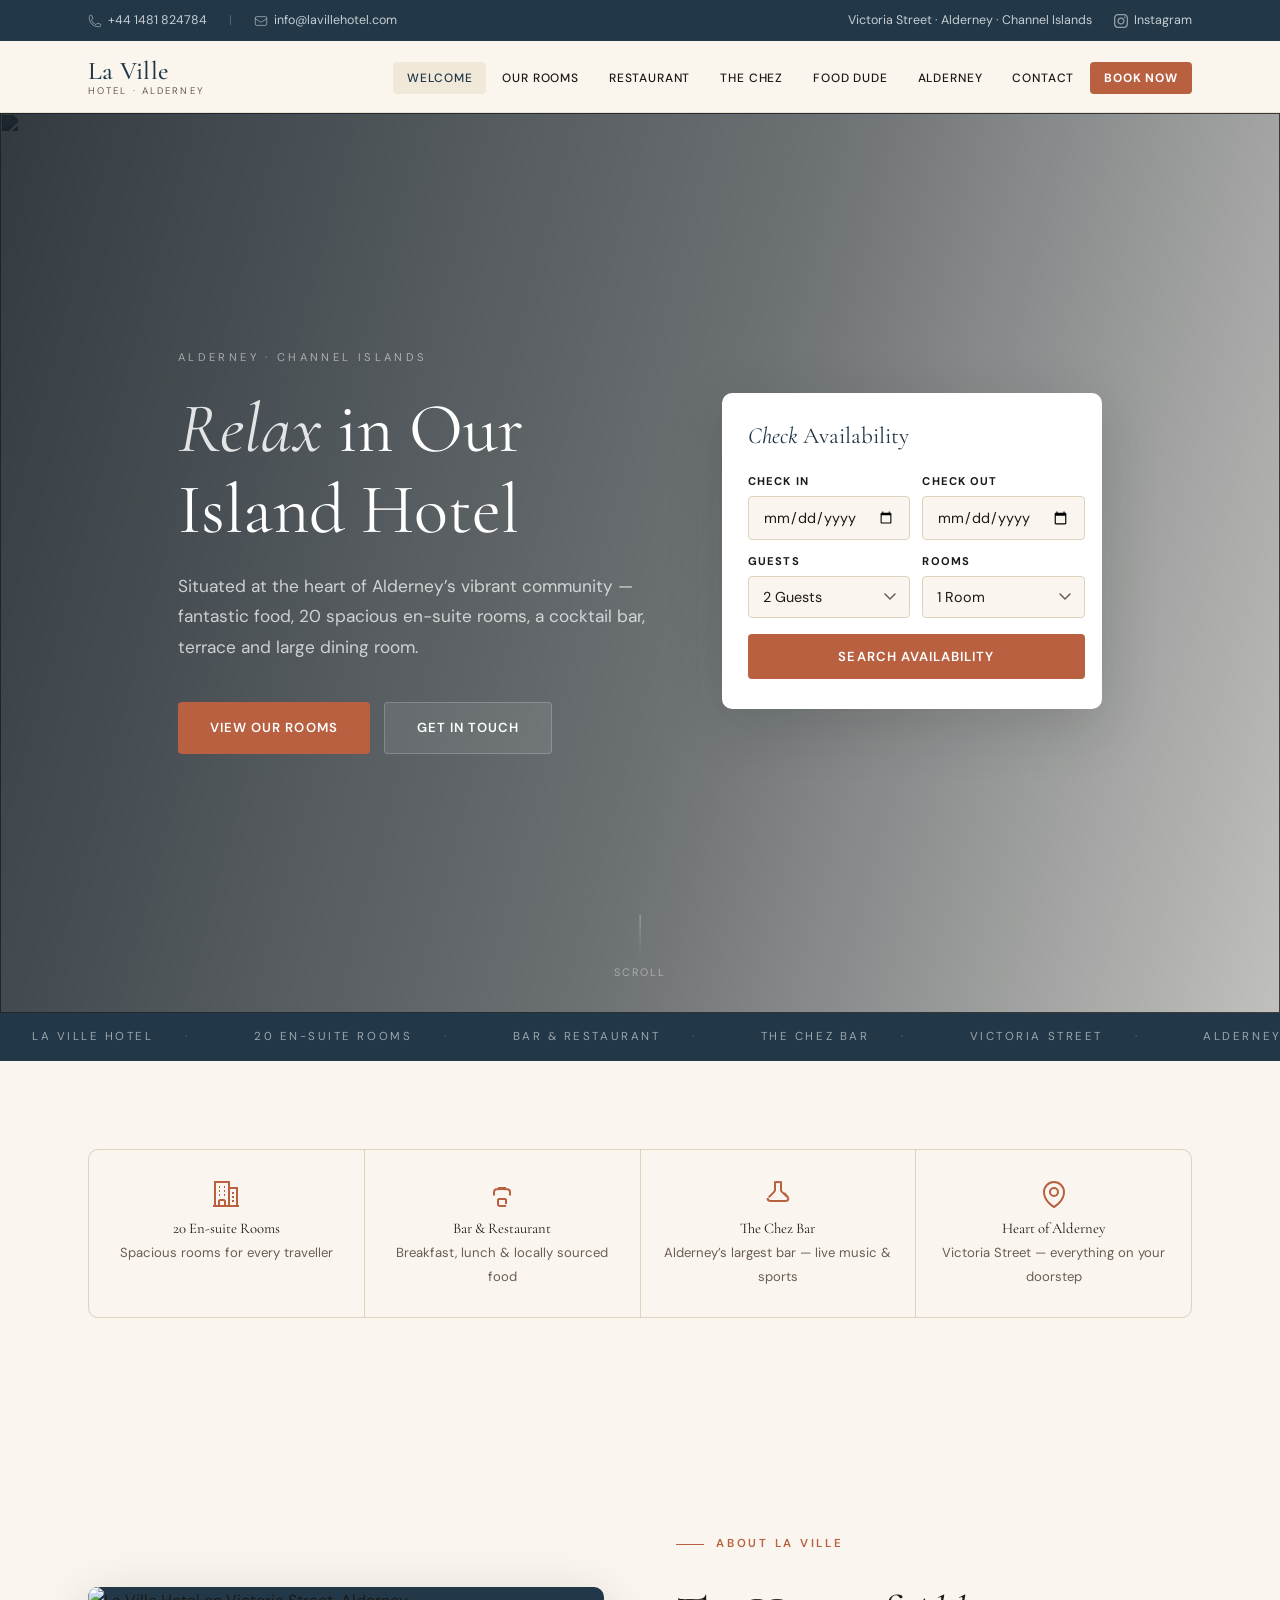
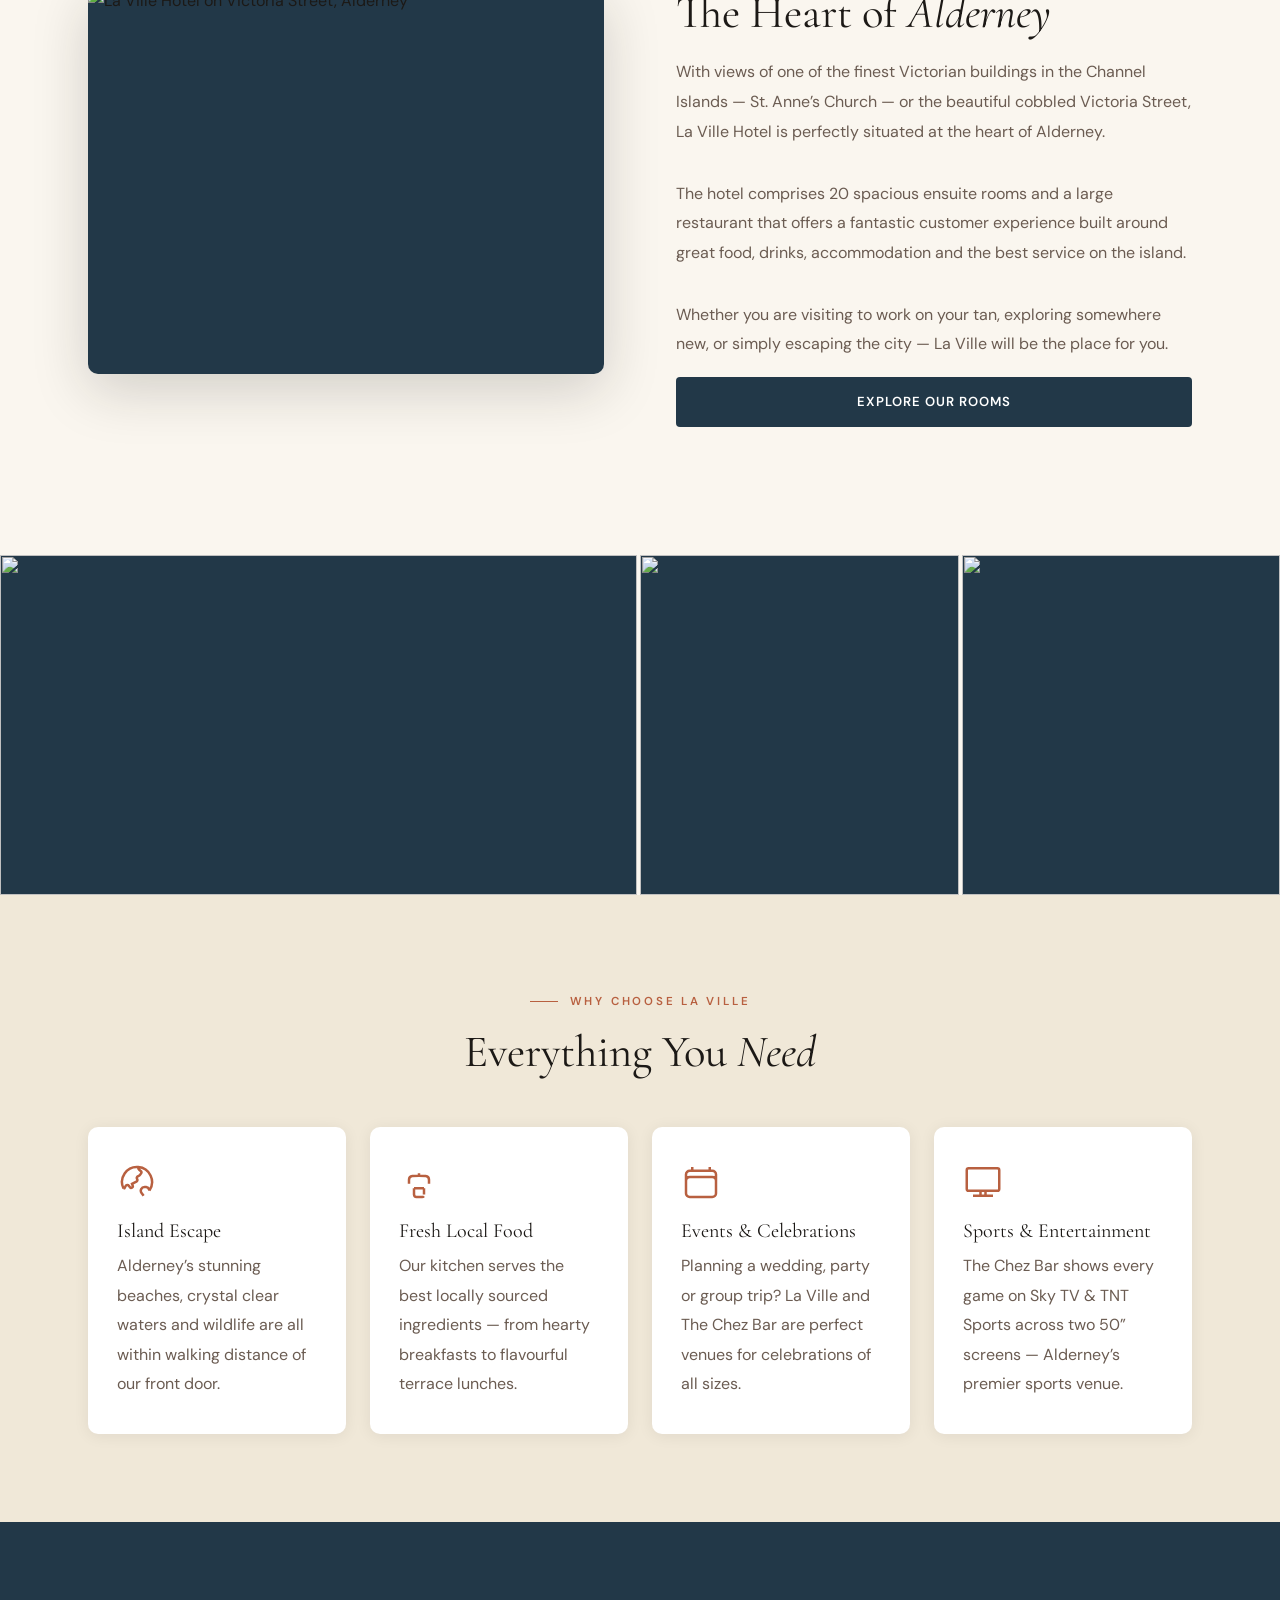
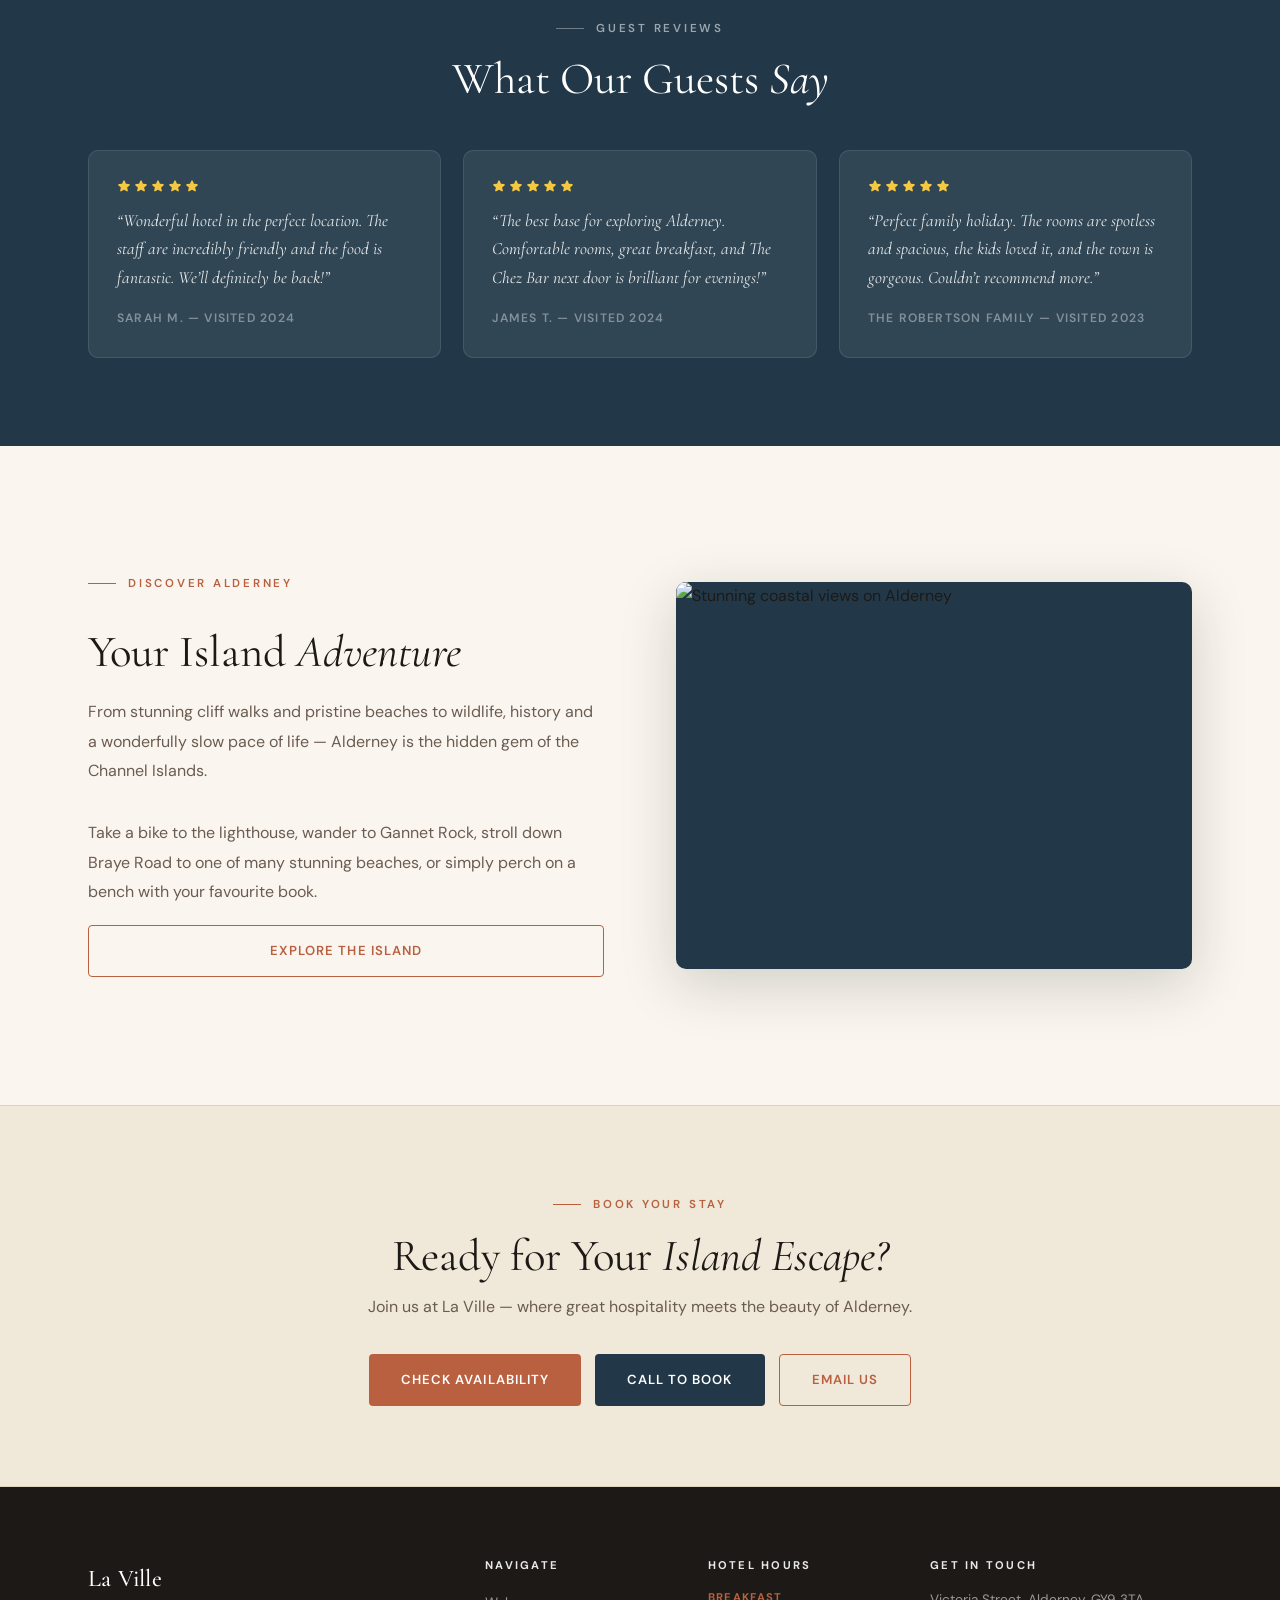
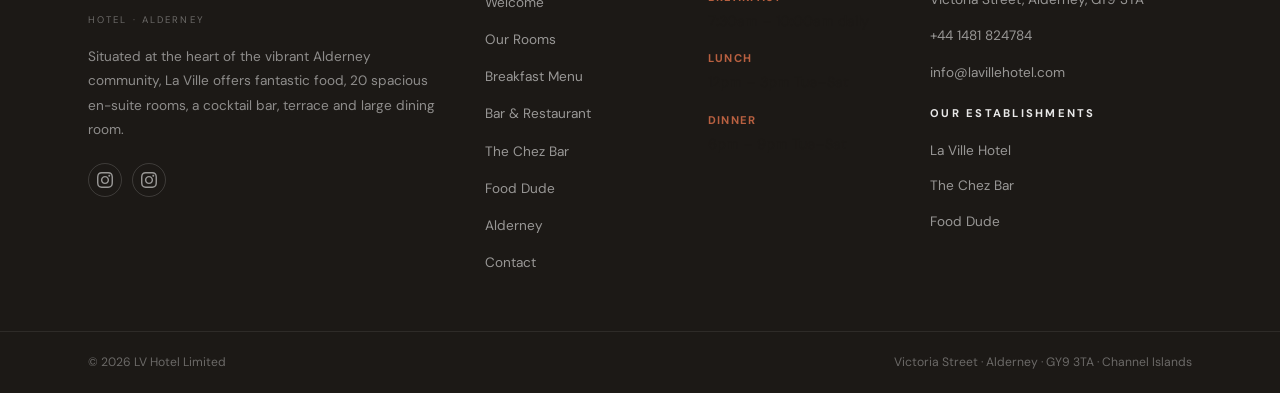
==== index.html @ 03877f49 "Add full site including css and js folders" ====
﻿<!DOCTYPE html>
<html lang="en">
<head>
  <meta charset="UTF-8">
  <meta name="viewport" content="width=device-width, initial-scale=1.0">
  <meta name="description" content="La Ville Hotel Alderney — 20 spacious en-suite rooms, bar and restaurant, The Chez Bar. Situated at the heart of Victoria Street, Channel Islands.">
  <title>La Ville Hotel – Alderney | Welcome</title>
  <link rel="preconnect" href="https://fonts.googleapis.com">
  <link rel="preconnect" href="https://fonts.gstatic.com" crossorigin>
  <link rel="icon" href="data:image/svg+xml,<svg xmlns='http://www.w3.org/2000/svg' viewBox='0 0 32 32'><rect width='32' height='32' rx='6' fill='%23223848'/><text x='6' y='24' font-size='20' font-family='Georgia,serif' fill='%23b86040'>L</text></svg>">
    <link rel="stylesheet" href="https://fonts.googleapis.com/css2?family=Cormorant+Garamond:ital,wght@0,300;0,400;0,500;0,600;1,300;1,400;1,500&family=DM+Sans:opsz,wght@9..40,300;9..40,400;9..40,500;9..40,600&display=swap">
  <link rel="stylesheet" href="css/style.css">
</head>
<body>

<div class="top-bar">
  <div class="container">
    <div class="top-bar__group">
      <a href="tel:+441481824784">
        <svg class="top-bar__icon" viewBox="0 0 24 24" fill="none" stroke="currentColor" stroke-width="1.5"><path d="M2.25 6.75c0 8.284 6.716 15 15 15h2.25a2.25 2.25 0 002.25-2.25v-1.372c0-.516-.351-.966-.852-1.091l-4.423-1.106c-.44-.11-.902.055-1.173.417l-.97 1.293c-.282.376-.769.542-1.21.38a12.035 12.035 0 01-7.143-7.143c-.162-.441.004-.928.38-1.21l1.293-.97c.363-.271.527-.734.417-1.173L6.963 3.102a1.125 1.125 0 00-1.091-.852H4.5A2.25 2.25 0 002.25 4.5v2.25z"/></svg>
        +44 1481 824784
      </a>
      <span class="top-bar__sep">|</span>
      <a href="mailto:info@lavillehotel.com">
        <svg class="top-bar__icon" viewBox="0 0 24 24" fill="none" stroke="currentColor" stroke-width="1.5"><path d="M21.75 6.75v10.5a2.25 2.25 0 01-2.25 2.25h-15a2.25 2.25 0 01-2.25-2.25V6.75m19.5 0A2.25 2.25 0 0019.5 4.5h-15a2.25 2.25 0 00-2.25 2.25m19.5 0v.243a2.25 2.25 0 01-1.07 1.916l-7.5 4.615a2.25 2.25 0 01-2.36 0L3.32 8.91a2.25 2.25 0 01-1.07-1.916V6.75"/></svg>
        info@lavillehotel.com
      </a>
    </div>
    <div class="top-bar__group">
      <span>Victoria Street &middot; Alderney &middot; Channel Islands</span>
      <a href="https://www.instagram.com/laville_hotel/" target="_blank" rel="noopener">
        <svg class="top-bar__icon" viewBox="0 0 24 24" fill="currentColor"><path d="M12 2.163c3.204 0 3.584.012 4.85.07 3.252.148 4.771 1.691 4.919 4.919.058 1.265.069 1.645.069 4.849 0 3.205-.012 3.584-.069 4.849-.149 3.225-1.664 4.771-4.919 4.919-1.266.058-1.644.07-4.85.07-3.204 0-3.584-.012-4.849-.07-3.26-.149-4.771-1.699-4.919-4.92-.058-1.265-.07-1.644-.07-4.849 0-3.204.013-3.583.07-4.849.149-3.227 1.664-4.771 4.919-4.919 1.266-.057 1.645-.069 4.849-.069zm0-2.163c-3.259 0-3.667.014-4.947.072-4.358.2-6.78 2.618-6.98 6.98-.059 1.281-.073 1.689-.073 4.948 0 3.259.014 3.668.072 4.948.2 4.358 2.618 6.78 6.98 6.98 1.281.058 1.689.072 4.948.072 3.259 0 3.668-.014 4.948-.072 4.354-.2 6.782-2.618 6.979-6.98.059-1.28.073-1.689.073-4.948 0-3.259-.014-3.667-.072-4.947-.196-4.354-2.617-6.78-6.979-6.98-1.281-.059-1.69-.073-4.949-.073zm0 5.838c-3.403 0-6.162 2.759-6.162 6.162s2.759 6.163 6.162 6.163 6.162-2.759 6.162-6.163c0-3.403-2.759-6.162-6.162-6.162zm0 10.162c-2.209 0-4-1.79-4-4 0-2.209 1.791-4 4-4s4 1.791 4 4c0 2.21-1.791 4-4 4zm6.406-11.845c-.796 0-1.441.645-1.441 1.44s.645 1.44 1.441 1.44c.795 0 1.439-.645 1.439-1.44s-.644-1.44-1.439-1.44z"/></svg>
        Instagram
      </a>
    </div>
  </div>
</div>

<nav class="navbar" id="navbar">
  <div class="container">
    <a href="index.html" class="logo" aria-label="La Ville Hotel">
      <span class="logo__name">La Ville</span>
      <span class="logo__tag">Hotel &middot; Alderney</span>
    </a>
    <button class="nav-toggle" id="nav-toggle" aria-label="Toggle navigation" aria-expanded="false">
      <span></span><span></span><span></span>
    </button>
    <ul class="nav-list" id="nav-list">
      <li><a href="index.html">Welcome</a></li>
      <li><a href="rooms.html">Our Rooms</a></li>
      <li><a href="restaurant.html">Restaurant</a></li>
      <li><a href="chez-bar.html">The Chez</a></li>
      <li><a href="food-dude.html">Food Dude</a></li>
      <li><a href="alderney.html">Alderney</a></li>
      <li><a href="contact.html">Contact</a></li>
      <li><a href="rooms.html" class="nav-cta">Book Now</a></li>
    </ul>
  </div>
</nav>

<section class="hero">
  <div class="hero__bg" id="hero-bg">
    <img src="https://picsum.photos/seed/coastal-alderney/1920/1080" alt="" aria-hidden="true">
  </div>
  <div class="hero__overlay"></div>
  <div class="container">
    <div>
      <span class="hero__kicker">Alderney &middot; Channel Islands</span>
      <h1><em>Relax</em> in Our<br>Island Hotel</h1>
      <p class="hero__sub">Situated at the heart of Alderney&rsquo;s vibrant community &mdash; fantastic food, 20 spacious en-suite rooms, a cocktail bar, terrace and large dining room.</p>
      <div class="hero__btns">
        <a href="rooms.html" class="btn btn-primary">View Our Rooms</a>
        <a href="contact.html" class="btn btn-ghost">Get in Touch</a>
      </div>
    </div>
    <div class="hero__bw">
      <div class="bw">
        <h3><em>Check</em> Availability</h3>
        <div class="form-grid">
          <div class="form-row">
            <div class="fg"><label for="hw-ci">Check In</label><input type="date" id="hw-ci"></div>
            <div class="fg"><label for="hw-co">Check Out</label><input type="date" id="hw-co"></div>
          </div>
          <div class="form-row">
            <div class="fg">
              <label for="hw-g">Guests</label>
              <select id="hw-g">
                <option value="1">1 Guest</option>
                <option value="2" selected>2 Guests</option>
                <option value="3">3 Guests</option>
                <option value="4">4 Guests</option>
                <option value="5">5 Guests</option>
                <option value="6">6 Guests</option>
                <option value="7">7 Guests</option>
                <option value="8">8 Guests</option>
              </select>
            </div>
            <div class="fg">
              <label for="hw-r">Rooms</label>
              <select id="hw-r">
                <option value="1" selected>1 Room</option>
                <option value="2">2 Rooms</option>
                <option value="3">3 Rooms</option>
                <option value="4">4 Rooms</option>
                <option value="5">5 Rooms</option>
              </select>
            </div>
          </div>
          <button class="btn btn-primary" id="hw-btn">Search Availability</button>
          <div class="avail-results" id="hw-res"></div>
        </div>
      </div>
    </div>
  </div>
  <div class="hero__scroll" aria-hidden="true">
    <div class="hero__scroll-line"></div>
    <span>Scroll</span>
  </div>
</section>

<div class="marquee-wrap" aria-hidden="true">
  <div class="marquee-inner">
    <span class="marquee-item">La Ville Hotel</span>
    <span class="marquee-item">20 En-suite Rooms</span>
    <span class="marquee-item">Bar &amp; Restaurant</span>
    <span class="marquee-item">The Chez Bar</span>
    <span class="marquee-item">Victoria Street</span>
    <span class="marquee-item">Alderney</span>
    <span class="marquee-item">Channel Islands</span>
    <span class="marquee-item">La Ville Hotel</span>
    <span class="marquee-item">20 En-suite Rooms</span>
    <span class="marquee-item">Bar &amp; Restaurant</span>
    <span class="marquee-item">The Chez Bar</span>
    <span class="marquee-item">Victoria Street</span>
    <span class="marquee-item">Alderney</span>
    <span class="marquee-item">Channel Islands</span>
  </div>
</div>

<section class="section" style="background:var(--cream)">
  <div class="container">
    <div class="quick-facts reveal">
      <div class="quick-fact">
        <div class="quick-fact__icon">
          <svg viewBox="0 0 24 24" fill="none" stroke="currentColor" stroke-width="1.5"><path d="M2.25 21h19.5m-18-18v18m10.5-18v18m6-13.5V21M6.75 6.75h.75m-.75 3h.75m-.75 3h.75m3-6h.75m-.75 3h.75m-.75 3h.75M6.75 21v-3.375c0-.621.504-1.125 1.125-1.125h2.25c.621 0 1.125.504 1.125 1.125V21M3 3h12m-.75 4.5H21m-3.75 3.75h.008v.008h-.008v-.008zm0 3h.008v.008h-.008v-.008zm0 3h.008v.008h-.008v-.008z"/></svg>
        </div>
        <h4>20 En-suite Rooms</h4>
        <p>Spacious rooms for every traveller</p>
      </div>
      <div class="quick-fact">
        <div class="quick-fact__icon">
          <svg viewBox="0 0 24 24" fill="none" stroke="currentColor" stroke-width="1.5"><path d="M12 8.25v-1.5m0 1.5c-1.355 0-2.697.056-4.024.166C6.845 8.51 6 9.473 6 10.608v2.513m6-4.871c1.355 0 2.697.056 4.024.166C17.155 8.51 18 9.473 18 10.608v2.513M15 20.488l-.023.032A1.5 1.5 0 0113.5 21h-3a1.5 1.5 0 01-1.477-1.48l-.023-.032m6 0v-3.75m-6 3.75v-3.75m6 0H9m6-8.25H9"/></svg>
        </div>
        <h4>Bar &amp; Restaurant</h4>
        <p>Breakfast, lunch &amp; locally sourced food</p>
      </div>
      <div class="quick-fact">
        <div class="quick-fact__icon">
          <svg viewBox="0 0 24 24" fill="none" stroke="currentColor" stroke-width="1.5"><path d="M9.75 3.104v5.714a2.25 2.25 0 01-.659 1.591L5 14.5M9.75 3.104c-.251.023-.501.05-.75.082m.75-.082a24.301 24.301 0 014.5 0m0 0v5.714c0 .597.237 1.17.659 1.591L19.8 15M14.25 3.104c.251.023.501.05.75.082M19.8 15a2.25 2.25 0 01-2.15 2.245A48.345 48.345 0 0112 17.25a48.345 48.345 0 01-5.65-.005 2.25 2.25 0 01-2.15-2.245M19.8 15l-3.14-3.814"/></svg>
        </div>
        <h4>The Chez Bar</h4>
        <p>Alderney&rsquo;s largest bar &mdash; live music &amp; sports</p>
      </div>
      <div class="quick-fact">
        <div class="quick-fact__icon">
          <svg viewBox="0 0 24 24" fill="none" stroke="currentColor" stroke-width="1.5"><path d="M15 10.5a3 3 0 11-6 0 3 3 0 016 0z"/><path d="M19.5 10.5c0 7.142-7.5 11.25-7.5 11.25S4.5 17.642 4.5 10.5a7.5 7.5 0 1115 0z"/></svg>
        </div>
        <h4>Heart of Alderney</h4>
        <p>Victoria Street &mdash; everything on your doorstep</p>
      </div>
    </div>
  </div>
</section>

<section class="section-lg">
  <div class="container">
    <div class="split reveal">
      <div class="split__vis">
        <img src="https://picsum.photos/seed/alderney-victoria-street/800/600" alt="La Ville Hotel on Victoria Street, Alderney" loading="lazy">
      </div>
      <div class="split__body">
        <span class="label">About La Ville</span>
        <h2>The Heart of <em>Alderney</em></h2>
        <p>With views of one of the finest Victorian buildings in the Channel Islands &mdash; St. Anne&rsquo;s Church &mdash; or the beautiful cobbled Victoria Street, La Ville Hotel is perfectly situated at the heart of Alderney.</p>
        <p>The hotel comprises 20 spacious ensuite rooms and a large restaurant that offers a fantastic customer experience built around great food, drinks, accommodation and the best service on the island.</p>
        <p>Whether you are visiting to work on your tan, exploring somewhere new, or simply escaping the city &mdash; La Ville will be the place for you.</p>
        <a href="rooms.html" class="btn btn-ocean">Explore Our Rooms</a>
      </div>
    </div>
  </div>
</section>

<div class="strip">
  <div class="strip__item">
    <img src="https://picsum.photos/seed/restaurant-dining-alderney/800/500" alt="" aria-hidden="true" loading="lazy">
  </div>
  <div class="strip__item">
    <img src="https://picsum.photos/seed/bar-cocktails-drinks/800/500" alt="" aria-hidden="true" loading="lazy">
  </div>
  <div class="strip__item">
    <img src="https://picsum.photos/seed/alderney-beach-ocean/800/500" alt="" aria-hidden="true" loading="lazy">
  </div>
</div>

<section class="section" style="background:var(--sand)">
  <div class="container">
    <div class="tc reveal">
      <span class="label label--center">Why Choose La Ville</span>
      <h2>Everything You <em>Need</em></h2>
    </div>
    <div class="cards-grid">
      <div class="card reveal">
        <div class="card__icon">
          <svg viewBox="0 0 24 24" fill="none" stroke="currentColor"><path d="M12.75 3.03v.568c0 .334.148.65.405.864l1.068.89c.442.369.535 1.01.216 1.49l-.51.766a2.25 2.25 0 01-1.161.886l-.143.048a1.107 1.107 0 00-.57 1.664c.369.555.169 1.307-.427 1.605L9 13.125l.423 1.059a.956.956 0 01-1.652.928l-.679-.906a1.125 1.125 0 00-1.906.172L4.5 15.75l-.612.153M12.75 3.031a9 9 0 00-8.862 12.872M12.75 3.031a9 9 0 016.69 14.036m0 0l-.177-.529A2.249 2.249 0 0017.5 15H16.5a2.25 2.25 0 00-1.768 3.6l1.244 1.622"/></svg>
        </div>
        <h3>Island Escape</h3>
        <p>Alderney&rsquo;s stunning beaches, crystal clear waters and wildlife are all within walking distance of our front door.</p>
      </div>
      <div class="card reveal">
        <div class="card__icon">
          <svg viewBox="0 0 24 24" fill="none" stroke="currentColor"><path d="M12 8.25v-1.5m0 1.5c-1.355 0-2.697.056-4.024.166C6.845 8.51 6 9.473 6 10.608v2.513m6-4.871c1.355 0 2.697.056 4.024.166C17.155 8.51 18 9.473 18 10.608v2.513M15 20.488l-.023.032A1.5 1.5 0 0113.5 21h-3a1.5 1.5 0 01-1.477-1.48l-.023-.032m6 0v-3.75m-6 3.75v-3.75m6 0H9"/></svg>
        </div>
        <h3>Fresh Local Food</h3>
        <p>Our kitchen serves the best locally sourced ingredients &mdash; from hearty breakfasts to flavourful terrace lunches.</p>
      </div>
      <div class="card reveal">
        <div class="card__icon">
          <svg viewBox="0 0 24 24" fill="none" stroke="currentColor"><path d="M6.75 3v2.25M17.25 3v2.25M3 18.75V7.5a2.25 2.25 0 012.25-2.25h13.5A2.25 2.25 0 0121 7.5v11.25m-18 0A2.25 2.25 0 005.25 21h13.5A2.25 2.25 0 0021 18.75m-18 0v-7.5A2.25 2.25 0 015.25 9h13.5A2.25 2.25 0 0121 11.25v7.5"/></svg>
        </div>
        <h3>Events &amp; Celebrations</h3>
        <p>Planning a wedding, party or group trip? La Ville and The Chez Bar are perfect venues for celebrations of all sizes.</p>
      </div>
      <div class="card reveal">
        <div class="card__icon">
          <svg viewBox="0 0 24 24" fill="none" stroke="currentColor"><path d="M6 20.25h12m-7.5-3v3m3-3v3m-10.125-3h17.25c.621 0 1.125-.504 1.125-1.125V4.875c0-.621-.504-1.125-1.125-1.125H3.375c-.621 0-1.125.504-1.125 1.125v11.25c0 .621.504 1.125 1.125 1.125z"/></svg>
        </div>
        <h3>Sports &amp; Entertainment</h3>
        <p>The Chez Bar shows every game on Sky TV &amp; TNT Sports across two 50&rdquo; screens &mdash; Alderney&rsquo;s premier sports venue.</p>
      </div>
    </div>
  </div>
</section>

<section class="section testimonials">
  <div class="container">
    <div class="tc reveal">
      <span class="label label--light label--center">Guest Reviews</span>
      <h2 style="color:#fff">What Our Guests <em>Say</em></h2>
    </div>
    <div class="testi-grid">
      <div class="testi-card reveal">
        <div class="testi-card__stars">
          <svg class="testi-card__star" viewBox="0 0 24 24" fill="currentColor"><path d="M10.788 3.21c.448-1.077 1.976-1.077 2.424 0l2.082 5.007 5.404.433c1.164.093 1.636 1.545.749 2.305l-4.117 3.527 1.257 5.273c.271 1.136-.964 2.033-1.96 1.425L12 18.354 7.373 21.18c-.996.608-2.231-.29-1.96-1.425l1.257-5.273-4.117-3.527c-.887-.76-.415-2.212.749-2.305l5.404-.433 2.082-5.006z"/></svg>
          <svg class="testi-card__star" viewBox="0 0 24 24" fill="currentColor"><path d="M10.788 3.21c.448-1.077 1.976-1.077 2.424 0l2.082 5.007 5.404.433c1.164.093 1.636 1.545.749 2.305l-4.117 3.527 1.257 5.273c.271 1.136-.964 2.033-1.96 1.425L12 18.354 7.373 21.18c-.996.608-2.231-.29-1.96-1.425l1.257-5.273-4.117-3.527c-.887-.76-.415-2.212.749-2.305l5.404-.433 2.082-5.006z"/></svg>
          <svg class="testi-card__star" viewBox="0 0 24 24" fill="currentColor"><path d="M10.788 3.21c.448-1.077 1.976-1.077 2.424 0l2.082 5.007 5.404.433c1.164.093 1.636 1.545.749 2.305l-4.117 3.527 1.257 5.273c.271 1.136-.964 2.033-1.96 1.425L12 18.354 7.373 21.18c-.996.608-2.231-.29-1.96-1.425l1.257-5.273-4.117-3.527c-.887-.76-.415-2.212.749-2.305l5.404-.433 2.082-5.006z"/></svg>
          <svg class="testi-card__star" viewBox="0 0 24 24" fill="currentColor"><path d="M10.788 3.21c.448-1.077 1.976-1.077 2.424 0l2.082 5.007 5.404.433c1.164.093 1.636 1.545.749 2.305l-4.117 3.527 1.257 5.273c.271 1.136-.964 2.033-1.96 1.425L12 18.354 7.373 21.18c-.996.608-2.231-.29-1.96-1.425l1.257-5.273-4.117-3.527c-.887-.76-.415-2.212.749-2.305l5.404-.433 2.082-5.006z"/></svg>
          <svg class="testi-card__star" viewBox="0 0 24 24" fill="currentColor"><path d="M10.788 3.21c.448-1.077 1.976-1.077 2.424 0l2.082 5.007 5.404.433c1.164.093 1.636 1.545.749 2.305l-4.117 3.527 1.257 5.273c.271 1.136-.964 2.033-1.96 1.425L12 18.354 7.373 21.18c-.996.608-2.231-.29-1.96-1.425l1.257-5.273-4.117-3.527c-.887-.76-.415-2.212.749-2.305l5.404-.433 2.082-5.006z"/></svg>
        </div>
        <p class="testi-card__q">&ldquo;Wonderful hotel in the perfect location. The staff are incredibly friendly and the food is fantastic. We&rsquo;ll definitely be back!&rdquo;</p>
        <div class="testi-card__who">Sarah M. &mdash; Visited 2024</div>
      </div>
      <div class="testi-card reveal">
        <div class="testi-card__stars">
          <svg class="testi-card__star" viewBox="0 0 24 24" fill="currentColor"><path d="M10.788 3.21c.448-1.077 1.976-1.077 2.424 0l2.082 5.007 5.404.433c1.164.093 1.636 1.545.749 2.305l-4.117 3.527 1.257 5.273c.271 1.136-.964 2.033-1.96 1.425L12 18.354 7.373 21.18c-.996.608-2.231-.29-1.96-1.425l1.257-5.273-4.117-3.527c-.887-.76-.415-2.212.749-2.305l5.404-.433 2.082-5.006z"/></svg>
          <svg class="testi-card__star" viewBox="0 0 24 24" fill="currentColor"><path d="M10.788 3.21c.448-1.077 1.976-1.077 2.424 0l2.082 5.007 5.404.433c1.164.093 1.636 1.545.749 2.305l-4.117 3.527 1.257 5.273c.271 1.136-.964 2.033-1.96 1.425L12 18.354 7.373 21.18c-.996.608-2.231-.29-1.96-1.425l1.257-5.273-4.117-3.527c-.887-.76-.415-2.212.749-2.305l5.404-.433 2.082-5.006z"/></svg>
          <svg class="testi-card__star" viewBox="0 0 24 24" fill="currentColor"><path d="M10.788 3.21c.448-1.077 1.976-1.077 2.424 0l2.082 5.007 5.404.433c1.164.093 1.636 1.545.749 2.305l-4.117 3.527 1.257 5.273c.271 1.136-.964 2.033-1.96 1.425L12 18.354 7.373 21.18c-.996.608-2.231-.29-1.96-1.425l1.257-5.273-4.117-3.527c-.887-.76-.415-2.212.749-2.305l5.404-.433 2.082-5.006z"/></svg>
          <svg class="testi-card__star" viewBox="0 0 24 24" fill="currentColor"><path d="M10.788 3.21c.448-1.077 1.976-1.077 2.424 0l2.082 5.007 5.404.433c1.164.093 1.636 1.545.749 2.305l-4.117 3.527 1.257 5.273c.271 1.136-.964 2.033-1.96 1.425L12 18.354 7.373 21.18c-.996.608-2.231-.29-1.96-1.425l1.257-5.273-4.117-3.527c-.887-.76-.415-2.212.749-2.305l5.404-.433 2.082-5.006z"/></svg>
          <svg class="testi-card__star" viewBox="0 0 24 24" fill="currentColor"><path d="M10.788 3.21c.448-1.077 1.976-1.077 2.424 0l2.082 5.007 5.404.433c1.164.093 1.636 1.545.749 2.305l-4.117 3.527 1.257 5.273c.271 1.136-.964 2.033-1.96 1.425L12 18.354 7.373 21.18c-.996.608-2.231-.29-1.96-1.425l1.257-5.273-4.117-3.527c-.887-.76-.415-2.212.749-2.305l5.404-.433 2.082-5.006z"/></svg>
        </div>
        <p class="testi-card__q">&ldquo;The best base for exploring Alderney. Comfortable rooms, great breakfast, and The Chez Bar next door is brilliant for evenings!&rdquo;</p>
        <div class="testi-card__who">James T. &mdash; Visited 2024</div>
      </div>
      <div class="testi-card reveal">
        <div class="testi-card__stars">
          <svg class="testi-card__star" viewBox="0 0 24 24" fill="currentColor"><path d="M10.788 3.21c.448-1.077 1.976-1.077 2.424 0l2.082 5.007 5.404.433c1.164.093 1.636 1.545.749 2.305l-4.117 3.527 1.257 5.273c.271 1.136-.964 2.033-1.96 1.425L12 18.354 7.373 21.18c-.996.608-2.231-.29-1.96-1.425l1.257-5.273-4.117-3.527c-.887-.76-.415-2.212.749-2.305l5.404-.433 2.082-5.006z"/></svg>
          <svg class="testi-card__star" viewBox="0 0 24 24" fill="currentColor"><path d="M10.788 3.21c.448-1.077 1.976-1.077 2.424 0l2.082 5.007 5.404.433c1.164.093 1.636 1.545.749 2.305l-4.117 3.527 1.257 5.273c.271 1.136-.964 2.033-1.96 1.425L12 18.354 7.373 21.18c-.996.608-2.231-.29-1.96-1.425l1.257-5.273-4.117-3.527c-.887-.76-.415-2.212.749-2.305l5.404-.433 2.082-5.006z"/></svg>
          <svg class="testi-card__star" viewBox="0 0 24 24" fill="currentColor"><path d="M10.788 3.21c.448-1.077 1.976-1.077 2.424 0l2.082 5.007 5.404.433c1.164.093 1.636 1.545.749 2.305l-4.117 3.527 1.257 5.273c.271 1.136-.964 2.033-1.96 1.425L12 18.354 7.373 21.18c-.996.608-2.231-.29-1.96-1.425l1.257-5.273-4.117-3.527c-.887-.76-.415-2.212.749-2.305l5.404-.433 2.082-5.006z"/></svg>
          <svg class="testi-card__star" viewBox="0 0 24 24" fill="currentColor"><path d="M10.788 3.21c.448-1.077 1.976-1.077 2.424 0l2.082 5.007 5.404.433c1.164.093 1.636 1.545.749 2.305l-4.117 3.527 1.257 5.273c.271 1.136-.964 2.033-1.96 1.425L12 18.354 7.373 21.18c-.996.608-2.231-.29-1.96-1.425l1.257-5.273-4.117-3.527c-.887-.76-.415-2.212.749-2.305l5.404-.433 2.082-5.006z"/></svg>
          <svg class="testi-card__star" viewBox="0 0 24 24" fill="currentColor"><path d="M10.788 3.21c.448-1.077 1.976-1.077 2.424 0l2.082 5.007 5.404.433c1.164.093 1.636 1.545.749 2.305l-4.117 3.527 1.257 5.273c.271 1.136-.964 2.033-1.96 1.425L12 18.354 7.373 21.18c-.996.608-2.231-.29-1.96-1.425l1.257-5.273-4.117-3.527c-.887-.76-.415-2.212.749-2.305l5.404-.433 2.082-5.006z"/></svg>
        </div>
        <p class="testi-card__q">&ldquo;Perfect family holiday. The rooms are spotless and spacious, the kids loved it, and the town is gorgeous. Couldn&rsquo;t recommend more.&rdquo;</p>
        <div class="testi-card__who">The Robertson Family &mdash; Visited 2023</div>
      </div>
    </div>
  </div>
</section>

<section class="section-lg">
  <div class="container">
    <div class="split rev reveal">
      <div class="split__vis">
        <img src="https://picsum.photos/seed/alderney-cliffs-island/800/600" alt="Stunning coastal views on Alderney" loading="lazy">
      </div>
      <div class="split__body">
        <span class="label">Discover Alderney</span>
        <h2>Your Island <em>Adventure</em></h2>
        <p>From stunning cliff walks and pristine beaches to wildlife, history and a wonderfully slow pace of life &mdash; Alderney is the hidden gem of the Channel Islands.</p>
        <p>Take a bike to the lighthouse, wander to Gannet Rock, stroll down Braye Road to one of many stunning beaches, or simply perch on a bench with your favourite book.</p>
        <a href="alderney.html" class="btn btn-outline">Explore the Island</a>
      </div>
    </div>
  </div>
</section>

<section class="cta">
  <div class="container reveal">
    <span class="label label--center">Book Your Stay</span>
    <h2>Ready for Your <em>Island Escape?</em></h2>
    <p>Join us at La Ville &mdash; where great hospitality meets the beauty of Alderney.</p>
    <div class="cta__btns">
      <a href="rooms.html" class="btn btn-primary">Check Availability</a>
      <a href="tel:+441481824784" class="btn btn-ocean">Call to Book</a>
      <a href="mailto:info@lavillehotel.com" class="btn btn-outline">Email Us</a>
    </div>
  </div>
</section>

<footer class="footer">
  <div class="container">
    <div class="footer-grid">
      <div class="footer__brand">
        <span class="logo__name">La Ville</span>
        <span class="logo__tag">Hotel &middot; Alderney</span>
        <p>Situated at the heart of the vibrant Alderney community, La Ville offers fantastic food, 20 spacious en-suite rooms, a cocktail bar, terrace and large dining room.</p>
        <div class="socials" style="margin-top:20px">
          <a href="https://www.instagram.com/laville_hotel/" target="_blank" rel="noopener" aria-label="La Ville Hotel on Instagram">
            <svg viewBox="0 0 24 24" fill="currentColor"><path d="M12 2.163c3.204 0 3.584.012 4.85.07 3.252.148 4.771 1.691 4.919 4.919.058 1.265.069 1.645.069 4.849 0 3.205-.012 3.584-.069 4.849-.149 3.225-1.664 4.771-4.919 4.919-1.266.058-1.644.07-4.85.07-3.204 0-3.584-.012-4.849-.07-3.26-.149-4.771-1.699-4.919-4.92-.058-1.265-.07-1.644-.07-4.849 0-3.204.013-3.583.07-4.849.149-3.227 1.664-4.771 4.919-4.919 1.266-.057 1.645-.069 4.849-.069zm0-2.163c-3.259 0-3.667.014-4.947.072-4.358.2-6.78 2.618-6.98 6.98-.059 1.281-.073 1.689-.073 4.948 0 3.259.014 3.668.072 4.948.2 4.358 2.618 6.78 6.98 6.98 1.281.058 1.689.072 4.948.072 3.259 0 3.668-.014 4.948-.072 4.354-.2 6.782-2.618 6.979-6.98.059-1.28.073-1.689.073-4.948 0-3.259-.014-3.667-.072-4.947-.196-4.354-2.617-6.78-6.979-6.98-1.281-.059-1.69-.073-4.949-.073zm0 5.838c-3.403 0-6.162 2.759-6.162 6.162s2.759 6.163 6.162 6.163 6.162-2.759 6.162-6.163c0-3.403-2.759-6.162-6.162-6.162zm0 10.162c-2.209 0-4-1.79-4-4 0-2.209 1.791-4 4-4s4 1.791 4 4c0 2.21-1.791 4-4 4zm6.406-11.845c-.796 0-1.441.645-1.441 1.44s.645 1.44 1.441 1.44c.795 0 1.439-.645 1.439-1.44s-.644-1.44-1.439-1.44z"/></svg>
          </a>
          <a href="https://www.instagram.com/thechezbar/" target="_blank" rel="noopener" aria-label="The Chez Bar on Instagram">
            <svg viewBox="0 0 24 24" fill="currentColor"><path d="M12 2.163c3.204 0 3.584.012 4.85.07 3.252.148 4.771 1.691 4.919 4.919.058 1.265.069 1.645.069 4.849 0 3.205-.012 3.584-.069 4.849-.149 3.225-1.664 4.771-4.919 4.919-1.266.058-1.644.07-4.85.07-3.204 0-3.584-.012-4.849-.07-3.26-.149-4.771-1.699-4.919-4.92-.058-1.265-.07-1.644-.07-4.849 0-3.204.013-3.583.07-4.849.149-3.227 1.664-4.771 4.919-4.919 1.266-.057 1.645-.069 4.849-.069zm0-2.163c-3.259 0-3.667.014-4.947.072-4.358.2-6.78 2.618-6.98 6.98-.059 1.281-.073 1.689-.073 4.948 0 3.259.014 3.668.072 4.948.2 4.358 2.618 6.78 6.98 6.98 1.281.058 1.689.072 4.948.072 3.259 0 3.668-.014 4.948-.072 4.354-.2 6.782-2.618 6.979-6.98.059-1.28.073-1.689.073-4.948 0-3.259-.014-3.667-.072-4.947-.196-4.354-2.617-6.78-6.979-6.98-1.281-.059-1.69-.073-4.949-.073zm0 5.838c-3.403 0-6.162 2.759-6.162 6.162s2.759 6.163 6.162 6.163 6.162-2.759 6.162-6.163c0-3.403-2.759-6.162-6.162-6.162zm0 10.162c-2.209 0-4-1.79-4-4 0-2.209 1.791-4 4-4s4 1.791 4 4c0 2.21-1.791 4-4 4zm6.406-11.845c-.796 0-1.441.645-1.441 1.44s.645 1.44 1.441 1.44c.795 0 1.439-.645 1.439-1.44s-.644-1.44-1.439-1.44z"/></svg>
          </a>
        </div>
      </div>
      <div>
        <h4>Navigate</h4>
        <ul>
          <li><a href="index.html">Welcome</a></li>
          <li><a href="rooms.html">Our Rooms</a></li>
          <li><a href="breakfast.html">Breakfast Menu</a></li>
          <li><a href="restaurant.html">Bar &amp; Restaurant</a></li>
          <li><a href="chez-bar.html">The Chez Bar</a></li>
          <li><a href="food-dude.html">Food Dude</a></li>
          <li><a href="alderney.html">Alderney</a></li>
          <li><a href="contact.html">Contact</a></li>
        </ul>
      </div>
      <div>
        <h4>Hotel Hours</h4>
        <ul style="gap:6px">
          <li class="hours-block">
            <div class="hours-block__label">Breakfast</div>
            <div class="hours-block__time">7:30am &ndash; 10:00am daily</div>
          </li>
          <li class="hours-block">
            <div class="hours-block__label">Lunch</div>
            <div class="hours-block__time">12pm &ndash; 3pm Tue&ndash;Sat</div>
          </li>
          <li class="hours-block">
            <div class="hours-block__label">Dinner</div>
            <div class="hours-block__time">6pm &ndash; 9pm Tue&ndash;Sat</div>
          </li>
        </ul>
      </div>
      <div>
        <h4>Get in Touch</h4>
        <ul style="gap:10px">
          <li style="color:rgba(255,255,255,.55);font-size:.85rem">Victoria Street, Alderney, GY9 3TA</li>
          <li><a href="tel:+441481824784">+44 1481 824784</a></li>
          <li><a href="mailto:info@lavillehotel.com">info@lavillehotel.com</a></li>
        </ul>
        <h4 style="margin-top:22px">Our Establishments</h4>
        <ul style="gap:8px">
          <li><a href="index.html">La Ville Hotel</a></li>
          <li><a href="chez-bar.html">The Chez Bar</a></li>
          <li><a href="food-dude.html">Food Dude</a></li>
        </ul>
      </div>
    </div>
  </div>
  <div class="footer-bottom">
    <div class="container" style="display:flex;justify-content:space-between;flex-wrap:wrap;gap:10px;width:100%">
      <span>&copy; 2026 LV Hotel Limited</span>
      <span>Victoria Street &middot; Alderney &middot; GY9 3TA &middot; Channel Islands</span>
    </div>
  </div>
</footer>

<div id="toast"></div>
<script src="js/shared.js"></script>
<script>
  initBookingWidget('hw');

  (function(){
    if(typeof gsap==='undefined') return;
    gsap.registerPlugin(ScrollTrigger);
    gsap.to('#hero-bg', {
      yPercent: 22,
      ease: 'none',
      scrollTrigger: { trigger: '.hero', start: 'top top', end: 'bottom top', scrub: true }
    });
  })();
</script>
</body>
</html>
---- css/style.css ----
*, *::before, *::after { box-sizing: border-box; margin: 0; padding: 0; }

:root {
  --sand:       #f0e8d8;
  --cream:      #faf6ef;
  --stone:      #dfd3be;
  --terracotta: #b86040;
  --terra-dark: #9a5030;
  --ocean:      #223848;
  --ocean-lt:   #335e74;
  --charcoal:   #1c1916;
  --mid-grey:   #6b5c52;
  --white:      #ffffff;
  --nav-h:      72px;
  --r:          4px;
  --ease:       0.28s cubic-bezier(0.23,1,0.32,1);
  --ease-out:   cubic-bezier(0.23,1,0.32,1);
  --ease-io:    cubic-bezier(0.77,0,0.175,1);
  --sh:         0 4px 28px rgba(28,25,22,.10);
  --sh-lg:      0 16px 56px rgba(28,25,22,.18);
  --sh-card:    0 2px 16px rgba(28,25,22,.07);
}

html { scroll-behavior: smooth; }
body { font-family:'DM Sans',system-ui,sans-serif; background:var(--cream); color:var(--charcoal); line-height:1.7; overflow-x:hidden; }
a { color:inherit; text-decoration:none; }
img { display:block; max-width:100%; height:auto; }
button { cursor:pointer; font-family:'DM Sans',sans-serif; }
ul { list-style:none; }
svg { display:block; }

h1,h2,h3,h4 { font-family:'Cormorant Garamond',Georgia,serif; font-weight:400; line-height:1.15; }
h1 { font-size:clamp(2.8rem,5.5vw,5rem); }
h2 { font-size:clamp(1.9rem,3.5vw,3rem); }
h3 { font-size:clamp(1.2rem,2.5vw,1.8rem); }
h4 { font-size:1.05rem; }
p  { color:var(--mid-grey); line-height:1.85; }
p+p { margin-top:.9em; }
em { font-style:italic; }

.container  { max-width:1160px; margin:0 auto; padding:0 28px; }
.section    { padding:88px 0; }
.section-lg { padding:128px 0; }
.tc { text-align:center; }

.label {
  display:inline-flex; align-items:center; gap:12px;
  font-size:.72rem; letter-spacing:.24em; text-transform:uppercase;
  color:var(--terracotta); font-weight:600; margin-bottom:16px;
}
.label::before { content:''; display:block; width:28px; height:1px; background:var(--terracotta); flex-shrink:0; }
.label--light { color:rgba(255,255,255,.55); }
.label--light::before { background:rgba(255,255,255,.35); }
.label--center { justify-content:center; }

.btn {
  display:inline-flex; align-items:center; justify-content:center; gap:8px;
  padding:14px 32px; font-size:.82rem; font-weight:600; letter-spacing:.08em;
  text-transform:uppercase; border:none; border-radius:var(--r);
  transition:background var(--ease), color var(--ease), transform var(--ease), box-shadow var(--ease);
  white-space:nowrap; cursor:pointer; position:relative;
}
.btn:active { transform:scale(0.97); }
.btn-primary  { background:var(--terracotta); color:#fff; }
.btn-primary:hover  { background:var(--terra-dark); transform:translateY(-2px); box-shadow:var(--sh); }
.btn-primary:active { background:var(--terra-dark); transform:scale(0.97); }
.btn-outline  { background:transparent; border:1.5px solid var(--terracotta); color:var(--terracotta); }
.btn-outline:hover  { background:var(--terracotta); color:#fff; }
.btn-ocean    { background:var(--ocean); color:#fff; }
.btn-ocean:hover    { background:var(--ocean-lt); transform:translateY(-2px); }
.btn-ocean:active   { transform:scale(0.97); }
.btn-white    { background:rgba(255,255,255,.95); color:var(--ocean); font-weight:700; }
.btn-white:hover    { background:#fff; }
.btn-ghost    { background:rgba(255,255,255,.08); border:1.5px solid rgba(255,255,255,.2); color:#fff; }
.btn-ghost:hover    { background:rgba(255,255,255,.16); border-color:rgba(255,255,255,.4); }
.btn-sm { padding:9px 22px; font-size:.76rem; }

.top-bar { background:var(--ocean); color:rgba(255,255,255,.75); font-size:.78rem; padding:10px 0; }
.top-bar .container { display:flex; align-items:center; justify-content:space-between; flex-wrap:wrap; gap:8px; }
.top-bar a { color:inherit; transition:color .2s; display:inline-flex; align-items:center; gap:6px; }
.top-bar a:hover { color:#fff; }
.top-bar__group { display:flex; gap:22px; align-items:center; }
.top-bar__sep { opacity:.3; }
.top-bar__icon { width:14px; height:14px; opacity:.7; }

.navbar {
  position:sticky; top:0; z-index:200;
  background:rgba(250,246,239,.94); backdrop-filter:blur(18px) saturate(1.4);
  -webkit-backdrop-filter:blur(18px) saturate(1.4);
  border-bottom:1px solid rgba(224,211,190,.6); height:var(--nav-h);
  transition:box-shadow .4s var(--ease-out), background .4s var(--ease-out);
}
.navbar.scrolled { box-shadow:0 2px 24px rgba(28,25,22,.10); background:rgba(250,246,239,.98); }
.navbar .container { display:flex; align-items:center; justify-content:space-between; height:100%; }
.logo { display:flex; flex-direction:column; line-height:1; text-decoration:none; }
.logo__name { font-family:'Cormorant Garamond',serif; font-size:1.6rem; font-weight:500; color:var(--ocean); letter-spacing:.01em; }
.logo__tag  { font-size:.6rem; letter-spacing:.22em; text-transform:uppercase; color:var(--mid-grey); margin-top:3px; }
.nav-list { display:flex; align-items:center; gap:2px; }
.nav-list a {
  font-size:.75rem; font-weight:500; letter-spacing:.07em; text-transform:uppercase;
  color:var(--charcoal); padding:8px 14px; border-radius:var(--r);
  transition:color var(--ease), background var(--ease);
}
.nav-list a:hover, .nav-list a.active { color:var(--ocean); background:var(--sand); }
.nav-cta {
  background:var(--terracotta)!important; color:#fff!important;
  font-weight:700!important; border-radius:var(--r)!important;
  transition:background var(--ease), transform var(--ease)!important;
}
.nav-cta:hover { background:var(--terra-dark)!important; transform:translateY(-1px)!important; }
.nav-toggle { display:none; flex-direction:column; gap:5px; background:none; border:none; padding:6px; border-radius:var(--r); }
.nav-toggle span { display:block; width:24px; height:1.5px; background:var(--charcoal); border-radius:2px; transition:transform .3s var(--ease-io), opacity .3s; }
.nav-toggle.open span:nth-child(1) { transform:translateY(6.5px) rotate(45deg); }
.nav-toggle.open span:nth-child(2) { opacity:0; transform:scaleX(0); }
.nav-toggle.open span:nth-child(3) { transform:translateY(-6.5px) rotate(-45deg); }

.page-hero {
  position:relative; padding:96px 0 80px; overflow:hidden;
  background:var(--ocean);
}
.page-hero__img {
  position:absolute; inset:0; width:100%; height:100%;
  object-fit:cover; object-position:center;
  filter:saturate(0.7) brightness(0.35);
  z-index:0;
}
.page-hero::after {
  content:''; position:absolute; inset:0; z-index:1;
  background:linear-gradient(to right, rgba(28,25,22,.7) 0%, rgba(28,25,22,.3) 60%, transparent 100%);
}
.page-hero .container { position:relative; z-index:2; }
.page-hero__kicker { display:block; font-size:.7rem; letter-spacing:.3em; text-transform:uppercase; color:rgba(255,255,255,.5); margin-bottom:16px; }
.page-hero h1 { color:#fff; margin-bottom:14px; max-width:600px; }
.page-hero p  { color:rgba(255,255,255,.72); max-width:480px; font-size:1.05rem; }

.hero {
  position:relative; min-height:100dvh;
  display:flex; align-items:center; overflow:hidden;
}
.hero__bg {
  position:absolute; inset:0; z-index:0; will-change:transform;
}
.hero__bg img {
  width:100%; height:100%; object-fit:cover; object-position:center;
  filter:saturate(0.75) brightness(0.38);
}
.hero__overlay {
  position:absolute; inset:0; z-index:1;
  background:linear-gradient(105deg, rgba(22,32,40,.88) 0%, rgba(22,32,40,.62) 55%, rgba(22,32,40,.25) 100%);
}
.hero .container { position:relative; z-index:2; display:grid; grid-template-columns:1fr 380px; gap:64px; align-items:center; padding-top:72px; padding-bottom:96px; }
.hero__kicker { display:block; font-size:.7rem; letter-spacing:.3em; text-transform:uppercase; color:rgba(255,255,255,.52); margin-bottom:22px; }
.hero h1 { color:#fff; margin-bottom:20px; max-width:640px; }
.hero h1 em { font-style:italic; color:rgba(255,255,255,.85); }
.hero__sub { color:rgba(255,255,255,.72); font-size:1.08rem; max-width:480px; margin-bottom:40px; line-height:1.75; }
.hero__btns { display:flex; gap:14px; flex-wrap:wrap; }
.hero__scroll { position:absolute; bottom:32px; left:50%; transform:translateX(-50%); z-index:2; display:flex; flex-direction:column; align-items:center; gap:8px; color:rgba(255,255,255,.4); font-size:.68rem; letter-spacing:.18em; text-transform:uppercase; }
.hero__scroll-line { width:1px; height:40px; background:linear-gradient(to bottom, rgba(255,255,255,.4), transparent); animation:scrollLine 2s ease-in-out infinite; }
@keyframes scrollLine { 0%,100% { transform:scaleY(1); opacity:.4; } 50% { transform:scaleY(0.5); opacity:.1; } }

.bw { background:#fff; border-radius:10px; box-shadow:var(--sh-lg); padding:30px 26px; }
.bw h3 { font-size:1.45rem; color:var(--ocean); margin-bottom:22px; font-weight:400; }
.bw h3 em { font-style:italic; }
.form-grid { display:grid; gap:12px; }
.form-row   { display:grid; grid-template-columns:1fr 1fr; gap:12px; }
.fg { display:flex; flex-direction:column; gap:5px; }
.fg label { font-size:.7rem; font-weight:700; letter-spacing:.1em; text-transform:uppercase; color:var(--charcoal); }
.fg input, .fg select {
  width:100%; padding:11px 14px; border:1.5px solid var(--stone); border-radius:var(--r);
  font-family:'DM Sans',sans-serif; font-size:.9rem; color:var(--charcoal); background:var(--cream);
  transition:border-color .2s, background .2s; -webkit-appearance:none; appearance:none;
}
.fg input:focus, .fg select:focus { outline:none; border-color:var(--ocean); background:#fff; }
.fg select {
  background-image:url("data:image/svg+xml,%3Csvg xmlns='http://www.w3.org/2000/svg' width='12' height='8'%3E%3Cpath d='M1 1l5 5 5-5' stroke='%236b5c52' stroke-width='1.5' fill='none' stroke-linecap='round'/%3E%3C/svg%3E");
  background-repeat:no-repeat; background-position:right 13px center; padding-right:38px;
}
.bw .btn { width:100%; margin-top:4px; }
.avail-results { display:none; padding-top:16px; border-top:1px solid var(--stone); margin-top:12px; }
.avail-results.show { display:block; }
.avail-results__hd { font-family:'Cormorant Garamond',serif; font-size:1.1rem; color:var(--ocean); margin-bottom:10px; }
.rr { display:flex; align-items:center; justify-content:space-between; padding:9px 0; border-bottom:1px solid var(--sand); gap:8px; }
.rr:last-child { border-bottom:none; }
.rr__name { font-size:.86rem; font-weight:600; flex:1; }
.rr__info { font-size:.75rem; color:var(--mid-grey); }
.badge { display:inline-block; padding:3px 10px; border-radius:20px; font-size:.68rem; font-weight:700; letter-spacing:.03em; }
.badge-ok  { background:#e8f5e9; color:#2e7d32; }
.badge-ltd { background:#fff3e0; color:#e65100; }
.badge-no  { background:#fce4ec; color:#c62828; }

.inline-bw { background:#fff; border-radius:10px; box-shadow:var(--sh-card); padding:36px; margin-bottom:56px; border:1px solid var(--stone); }
.inline-bw h2 { color:var(--ocean); font-size:2rem; margin-bottom:22px; }
.inline-bw .form-row { grid-template-columns:repeat(auto-fit,minmax(140px,1fr)); }

.split { display:grid; grid-template-columns:1fr 1fr; gap:72px; align-items:center; }
.split.rev { direction:rtl; }
.split.rev > * { direction:ltr; }
.split__vis {
  border-radius:10px; overflow:hidden; box-shadow:var(--sh-lg);
  aspect-ratio:4/3; background:var(--ocean);
  position:relative;
}
.split__vis img { width:100%; height:100%; object-fit:cover; object-position:center; filter:saturate(0.9); transition:transform .8s var(--ease-io); }
.split__vis:hover img { transform:scale(1.04); }
.split__body { display:flex; flex-direction:column; gap:18px; }
.split__body h2 { margin-bottom:0; }

.marquee-wrap { background:var(--ocean); padding:14px 0; overflow:hidden; }
.marquee-inner { display:flex; width:max-content; animation:marquee 36s linear infinite; }
.marquee-inner:hover { animation-play-state:paused; }
.marquee-item { font-size:.72rem; letter-spacing:.22em; text-transform:uppercase; color:rgba(255,255,255,.55); padding:0 32px; white-space:nowrap; display:flex; align-items:center; gap:32px; }
.marquee-item::after { content:'·'; color:rgba(255,255,255,.3); }
@keyframes marquee { from { transform:translateX(0); } to { transform:translateX(-50%); } }

.cards-grid { display:grid; grid-template-columns:repeat(auto-fit,minmax(240px,1fr)); grid-auto-flow:dense; gap:24px; margin-top:48px; }
.card {
  background:#fff; border-radius:10px; padding:34px 28px;
  box-shadow:var(--sh-card); border:1px solid transparent;
  transition:transform .4s var(--ease-out), box-shadow .4s var(--ease-out), border-color .4s;
  position:relative; overflow:hidden;
}
.card::after { content:''; position:absolute; bottom:0; left:0; right:0; height:3px; background:var(--terracotta); transform:scaleX(0); transform-origin:left; transition:transform .4s var(--ease-out); }
.card:hover { transform:translateY(-5px); box-shadow:var(--sh); }
.card:hover::after { transform:scaleX(1); }
.card__icon { width:40px; height:40px; margin-bottom:18px; color:var(--terracotta); }
.card__icon svg { width:100%; height:100%; stroke-width:1.5; }
.card h3 { font-size:1.25rem; margin-bottom:8px; color:var(--charcoal); }

.rooms-grid { display:grid; grid-template-columns:repeat(auto-fill,minmax(320px,1fr)); gap:28px; margin-top:12px; }
.room-card { background:#fff; border-radius:10px; overflow:hidden; box-shadow:var(--sh-card); border:1px solid var(--stone); transition:transform .4s var(--ease-out),box-shadow .4s var(--ease-out); }
.room-card:hover { transform:translateY(-5px); box-shadow:var(--sh); }
.room-card__thumb { height:200px; overflow:hidden; background:var(--ocean); position:relative; }
.room-card__thumb img { width:100%; height:100%; object-fit:cover; filter:saturate(0.85); transition:transform .7s var(--ease-io); }
.room-card:hover .room-card__thumb img { transform:scale(1.06); }
.room-card__body { padding:24px; }
.room-card__meta { display:flex; gap:10px; flex-wrap:wrap; margin-bottom:10px; }
.room-card__tag { font-size:.72rem; font-weight:500; color:var(--mid-grey); display:flex; align-items:center; gap:4px; }
.room-card__tag svg { width:13px; height:13px; flex-shrink:0; }
.room-card h3 { font-size:1.2rem; margin-bottom:6px; color:var(--charcoal); }
.room-card p { font-size:.88rem; margin-bottom:14px; }
.room-card__amenities { display:flex; flex-wrap:wrap; gap:5px; margin-bottom:14px; }
.room-card__amenity { font-size:.7rem; background:var(--sand); padding:3px 10px; border-radius:20px; color:var(--mid-grey); }
.room-card__foot { display:flex; align-items:center; justify-content:space-between; padding-top:12px; border-top:1px solid var(--sand); }
.room-card__price { font-size:.78rem; color:var(--mid-grey); }
.room-card__price strong { font-size:1.05rem; color:var(--charcoal); display:block; font-family:'Cormorant Garamond',serif; font-weight:500; }

.info-grid { display:grid; grid-template-columns:repeat(auto-fit,minmax(190px,1fr)); gap:18px; margin-top:36px; }
.info-box { background:#fff; border-radius:10px; padding:26px 22px; box-shadow:var(--sh-card); border:1px solid var(--stone); }
.info-box__icon { width:36px; height:36px; margin-bottom:12px; color:var(--ocean); }
.info-box__icon svg { width:100%; height:100%; stroke-width:1.5; }
.info-box h4 { font-size:.95rem; margin-bottom:5px; color:var(--charcoal); }
.info-box p { font-size:.84rem; }

.t-table { width:100%; border-collapse:collapse; }
.t-table tr { border-bottom:1px solid var(--sand); }
.t-table tr:last-child { border-bottom:none; }
.t-table td { padding:10px 0; font-size:.88rem; color:var(--mid-grey); }
.t-table td:first-child { font-weight:600; color:var(--charcoal); width:110px; font-size:.84rem; letter-spacing:.03em; }

.notice { background:var(--sand); border-left:3px solid var(--terracotta); border-radius:0 6px 6px 0; padding:16px 20px; }
.notice p { color:var(--charcoal); font-size:.9rem; margin:0; }
.notice--ocean { border-color:var(--ocean); }
.notice strong { color:var(--charcoal); }

.attract-grid { display:grid; grid-template-columns:repeat(auto-fill,minmax(290px,1fr)); grid-auto-flow:dense; gap:22px; margin-top:36px; }
.attract-card { background:#fff; border-radius:10px; overflow:hidden; box-shadow:var(--sh-card); border:1px solid var(--stone); transition:transform .4s var(--ease-out), box-shadow .4s var(--ease-out); }
.attract-card:hover { transform:translateY(-4px); box-shadow:var(--sh); }
.attract-card__img { height:168px; overflow:hidden; background:var(--ocean); }
.attract-card__img img { width:100%; height:100%; object-fit:cover; filter:saturate(0.85); transition:transform .7s var(--ease-io); }
.attract-card:hover .attract-card__img img { transform:scale(1.06); }
.attract-card__body { padding:18px 20px; }
.attract-card h3 { font-size:1.05rem; margin-bottom:5px; color:var(--charcoal); }
.attract-card p  { font-size:.86rem; }

.menu-section { margin-bottom:40px; }
.menu-section h3 { font-family:'Cormorant Garamond',serif; font-size:1.5rem; color:var(--ocean); margin-bottom:16px; padding-bottom:12px; border-bottom:1px solid var(--stone); font-weight:400; }
.menu-item { display:flex; justify-content:space-between; align-items:baseline; gap:16px; padding:10px 0; border-bottom:1px solid rgba(224,211,190,.5); }
.menu-item:last-child { border-bottom:none; }
.menu-item__name { font-weight:600; font-size:.92rem; color:var(--charcoal); }
.menu-item__desc { font-size:.82rem; color:var(--mid-grey); display:block; margin-top:2px; font-weight:400; }
.menu-item__price { font-family:'Cormorant Garamond',serif; font-weight:500; color:var(--terracotta); font-size:1.05rem; white-space:nowrap; }
.menu-note { font-size:.82rem; color:var(--mid-grey); font-style:italic; margin-top:8px; }

.testimonials { background:var(--ocean); }
.testi-grid { display:grid; grid-template-columns:repeat(auto-fit,minmax(270px,1fr)); gap:22px; margin-top:44px; }
.testi-card { background:rgba(255,255,255,.07); border:1px solid rgba(255,255,255,.1); border-radius:10px; padding:28px; transition:background .3s, border-color .3s; }
.testi-card:hover { background:rgba(255,255,255,.11); border-color:rgba(255,255,255,.18); }
.testi-card__stars { display:flex; gap:3px; margin-bottom:14px; }
.testi-card__star { width:14px; height:14px; color:#f5c842; }
.testi-card__star svg { width:100%; height:100%; }
.testi-card__q { font-family:'Cormorant Garamond',serif; font-style:italic; font-size:1.08rem; color:rgba(255,255,255,.88); line-height:1.65; margin-bottom:16px; }
.testi-card__who { font-size:.76rem; font-weight:600; letter-spacing:.1em; text-transform:uppercase; color:rgba(255,255,255,.4); }

.cta { background:var(--sand); padding:80px 0; text-align:center; border-top:1px solid var(--stone); border-bottom:1px solid var(--stone); }
.cta h2 { margin-bottom:10px; }
.cta p { margin-bottom:32px; }
.cta__btns { display:flex; gap:14px; justify-content:center; flex-wrap:wrap; }

.cta-dark { background:var(--ocean); padding:80px 0; text-align:center; }
.cta-dark h2 { color:#fff; margin-bottom:10px; }
.cta-dark p { color:rgba(255,255,255,.68); margin-bottom:32px; }

.contact-grid { display:grid; grid-template-columns:1fr 1fr; gap:64px; align-items:start; }
.contact-row { display:flex; align-items:flex-start; gap:14px; margin-bottom:24px; }
.contact-row__ico { width:40px; height:40px; background:var(--sand); border-radius:50%; display:flex; align-items:center; justify-content:center; color:var(--terracotta); flex-shrink:0; border:1px solid var(--stone); }
.contact-row__ico svg { width:17px; height:17px; }
.contact-row__body h4 { font-size:.72rem; text-transform:uppercase; letter-spacing:.12em; color:var(--terracotta); margin-bottom:4px; font-weight:700; }
.contact-row__body p, .contact-row__body a { font-size:.92rem; color:var(--charcoal); font-weight:400; line-height:1.6; }
.contact-row__body a:hover { color:var(--terracotta); }
.contact-form { display:grid; gap:14px; }
.contact-form textarea { width:100%; padding:12px 14px; border:1.5px solid var(--stone); border-radius:var(--r); font-family:'DM Sans',sans-serif; font-size:.9rem; color:var(--charcoal); background:var(--cream); resize:vertical; min-height:148px; transition:border-color .2s, background .2s; }
.contact-form textarea:focus { outline:none; border-color:var(--ocean); background:#fff; }
.map-ph { background:linear-gradient(135deg,var(--ocean),#1a3040); border-radius:10px; height:300px; display:flex; flex-direction:column; align-items:center; justify-content:center; color:rgba(255,255,255,.65); font-size:.88rem; gap:10px; box-shadow:var(--sh); margin-top:24px; }
.map-ph svg { width:28px; height:28px; color:rgba(255,255,255,.4); }
.map-ph a { color:rgba(255,255,255,.85); text-decoration:underline; text-underline-offset:3px; }

.estab-nav { background:var(--cream); border-bottom:1px solid var(--stone); }
.estab-nav .container { display:flex; }
.estab-nav a { padding:14px 22px; font-size:.76rem; font-weight:700; letter-spacing:.09em; text-transform:uppercase; color:var(--mid-grey); border-bottom:2px solid transparent; transition:color var(--ease), border-bottom-color var(--ease); }
.estab-nav a:hover, .estab-nav a.active { color:var(--ocean); border-bottom-color:var(--ocean); }

.strip { display:grid; grid-template-columns:2fr 1fr 1fr; gap:3px; height:340px; }
.strip__item { overflow:hidden; background:var(--ocean); position:relative; }
.strip__item img { width:100%; height:100%; object-fit:cover; filter:saturate(0.8); transition:transform .8s var(--ease-io), filter .8s; }
.strip__item:hover img { transform:scale(1.06); filter:saturate(1); }

.footer { background:var(--charcoal); color:rgba(255,255,255,.6); padding:72px 0 0; }
.footer-grid { display:grid; grid-template-columns:2fr 1fr 1fr 1.5fr; gap:48px; margin-bottom:56px; }
.footer h4 { font-family:'DM Sans',sans-serif; font-size:.7rem; letter-spacing:.2em; text-transform:uppercase; color:rgba(255,255,255,.9); margin-bottom:16px; font-weight:700; }
.footer p { font-size:.85rem; line-height:1.8; color:rgba(255,255,255,.5); }
.footer a { color:rgba(255,255,255,.55); font-size:.85rem; transition:color .2s; }
.footer a:hover { color:var(--terracotta); }
.footer ul { display:flex; flex-direction:column; gap:10px; }
.footer__brand .logo__name { color:#fff; display:block; margin-bottom:4px; font-size:1.5rem; }
.footer__brand .logo__tag  { color:rgba(255,255,255,.35); }
.footer__brand p { margin-top:14px; }
.footer-bottom { border-top:1px solid rgba(255,255,255,.08); padding:20px 0; display:flex; align-items:center; justify-content:space-between; flex-wrap:wrap; gap:10px; font-size:.76rem; color:rgba(255,255,255,.35); }
.socials { display:flex; gap:10px; }
.socials a { width:34px; height:34px; border-radius:50%; border:1px solid rgba(255,255,255,.15); display:flex; align-items:center; justify-content:center; transition:border-color var(--ease), background var(--ease); }
.socials a:hover { border-color:var(--terracotta); background:var(--terracotta); color:#fff; }
.socials a svg { width:16px; height:16px; }

.reveal { opacity:0; transform:translateY(24px); transition:opacity .7s var(--ease-out), transform .7s var(--ease-out); }
.reveal.in { opacity:1; transform:none; }

#toast { position:fixed; bottom:24px; right:24px; background:var(--charcoal); color:#fff; padding:14px 20px; border-radius:8px; font-size:.84rem; box-shadow:var(--sh-lg); transform:translateY(80px); opacity:0; transition:transform .35s var(--ease-out), opacity .35s; z-index:9999; max-width:340px; pointer-events:none; }
#toast.show { transform:none; opacity:1; }
#toast.ok   { border-left:3px solid #4caf50; }
#toast.err  { border-left:3px solid var(--terracotta); }

.quick-facts { display:grid; grid-template-columns:repeat(4,1fr); gap:1px; background:var(--stone); border:1px solid var(--stone); border-radius:10px; overflow:hidden; }
.quick-fact { background:var(--cream); padding:28px 22px; text-align:center; }
.quick-fact__icon { width:32px; height:32px; margin:0 auto 10px; color:var(--terracotta); }
.quick-fact__icon svg { width:100%; height:100%; stroke-width:1.5; }
.quick-fact h4 { font-size:.92rem; color:var(--charcoal); margin-bottom:4px; }
.quick-fact p { font-size:.82rem; }

.section-divider { height:1px; background:linear-gradient(to right, transparent, var(--stone), transparent); margin:0; }

.events-list { display:flex; flex-direction:column; gap:0; margin-top:12px; }
.event-row { display:flex; align-items:flex-start; gap:14px; padding:14px 0; border-bottom:1px solid rgba(224,211,190,.5); }
.event-row:last-child { border-bottom:none; }
.event-row__dot { width:8px; height:8px; border-radius:50%; background:var(--terracotta); margin-top:7px; flex-shrink:0; }
.event-row strong { font-size:.92rem; color:var(--charcoal); display:block; margin-bottom:2px; }
.event-row p { font-size:.86rem; margin:0; }

.hours-block { margin-bottom:10px; }
.hours-block__label { font-size:.7rem; font-weight:700; letter-spacing:.12em; text-transform:uppercase; color:var(--terracotta); margin-bottom:2px; }
.hours-block__time { font-size:.9rem; color:var(--charcoal); }

@media(max-width:1060px){
  .hero .container { grid-template-columns:1fr; }
  .hero__bw { display:none; }
  .footer-grid { grid-template-columns:1fr 1fr; }
  .split { gap:44px; }
  .quick-facts { grid-template-columns:1fr 1fr; }
}
@media(max-width:768px){
  :root { --nav-h:60px; }
  .nav-list { display:none; position:absolute; top:var(--nav-h); left:0; right:0; background:rgba(250,246,239,.98); backdrop-filter:blur(18px); flex-direction:column; padding:12px; border-bottom:1px solid var(--stone); box-shadow:var(--sh); gap:2px; z-index:200; }
  .nav-list.open { display:flex; }
  .nav-list a { width:100%; }
  .nav-toggle { display:flex; }
  .split { grid-template-columns:1fr; gap:28px; }
  .split.rev { direction:ltr; }
  .contact-grid { grid-template-columns:1fr; gap:36px; }
  .footer-grid { grid-template-columns:1fr; gap:28px; }
  .hero__btns { flex-direction:column; align-items:flex-start; }
  .section { padding:60px 0; }
  .section-lg { padding:80px 0; }
  .top-bar .container { flex-direction:column; align-items:flex-start; gap:4px; }
  .form-row { grid-template-columns:1fr; }
  .inline-bw { padding:22px; }
  .strip { grid-template-columns:1fr 1fr; height:240px; }
  .quick-facts { grid-template-columns:1fr 1fr; }
  .cta { padding:60px 0; }
  .page-hero { padding:72px 0 60px; }
}
@media(max-width:480px){
  .rooms-grid { grid-template-columns:1fr; }
  .attract-grid { grid-template-columns:1fr; }
  .cards-grid  { grid-template-columns:1fr; }
  .strip { grid-template-columns:1fr; height:auto; }
  .strip__item { height:200px; }
  .quick-facts { grid-template-columns:1fr 1fr; }
}
@media(prefers-reduced-motion:reduce){
  .reveal { transition:opacity .2s ease; transform:none; }
  .card, .room-card, .attract-card, .testi-card { transition:none; }
  .btn { transition:background .15s ease, color .15s ease; transform:none!important; }
  .marquee-inner { animation:none; }
  .hero__scroll-line { animation:none; }
  .split__vis img, .room-card__thumb img, .attract-card__img img, .strip__item img { transition:none; }
}
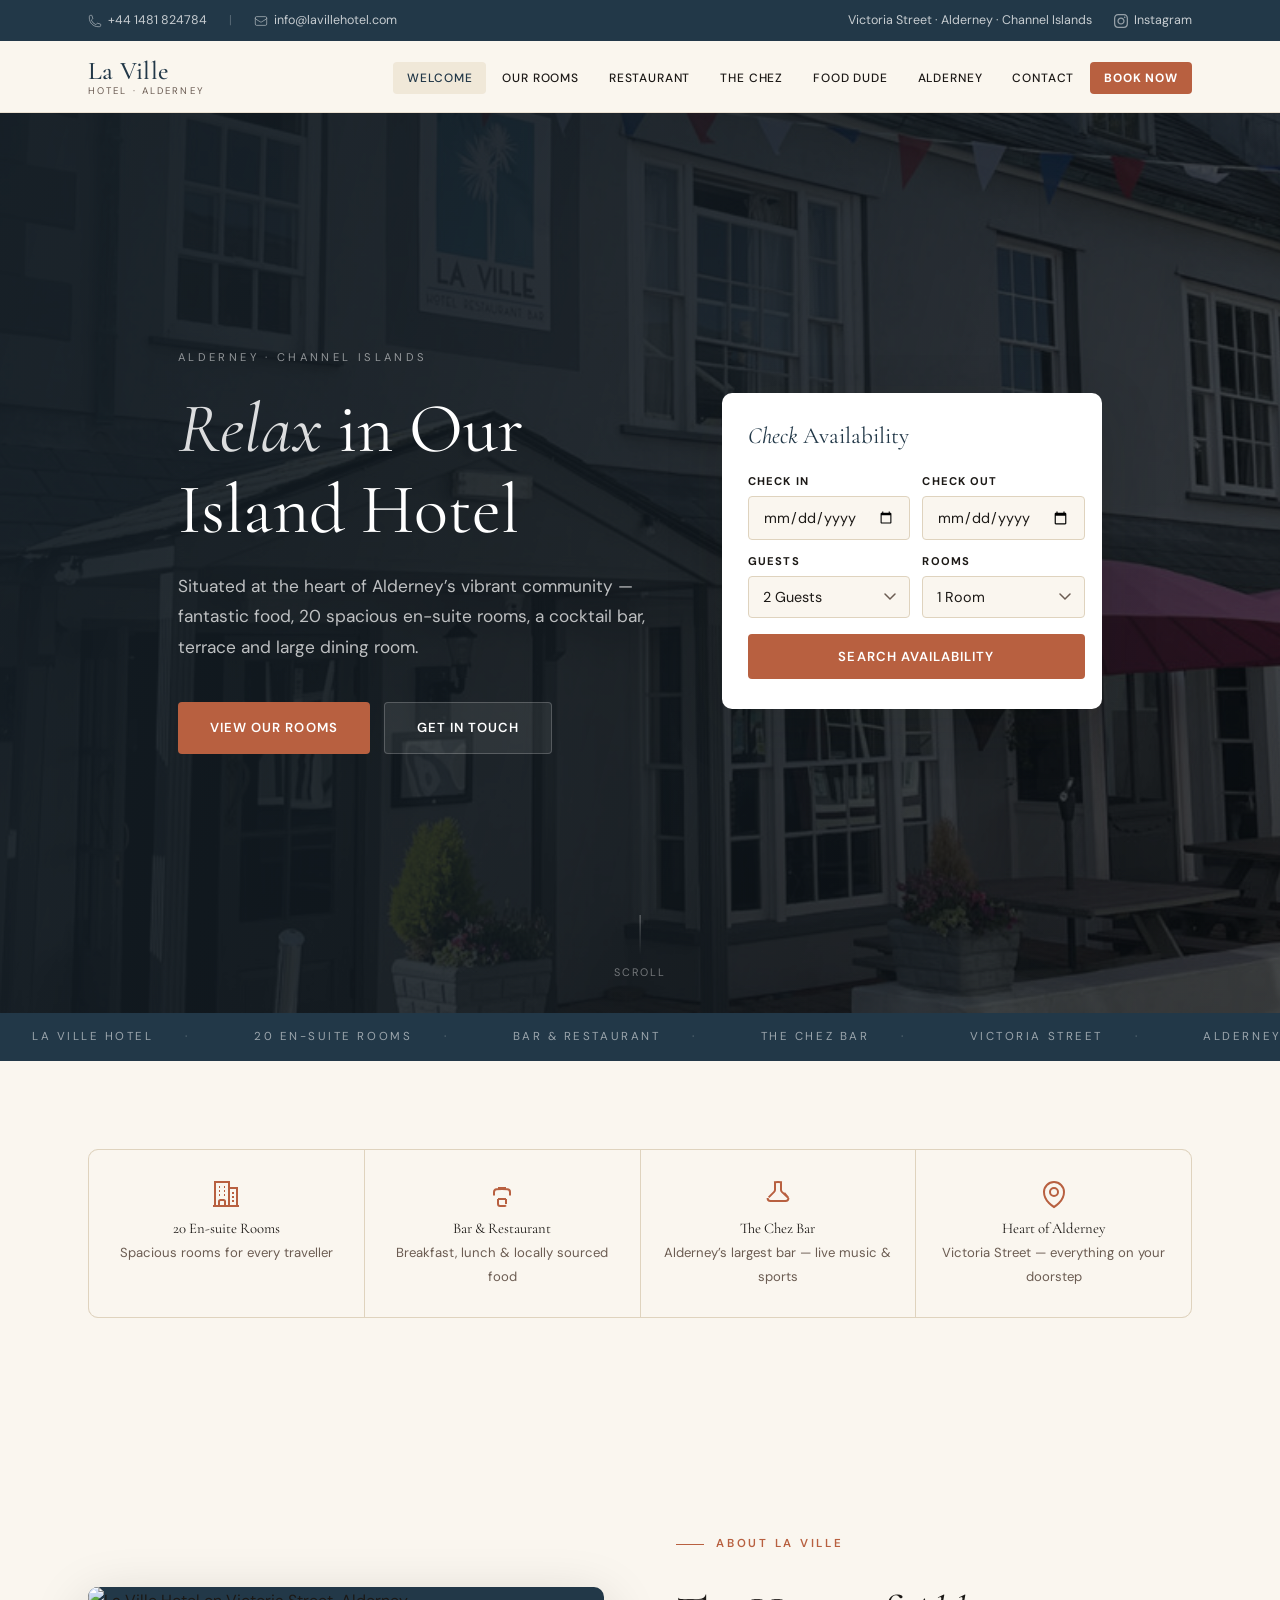
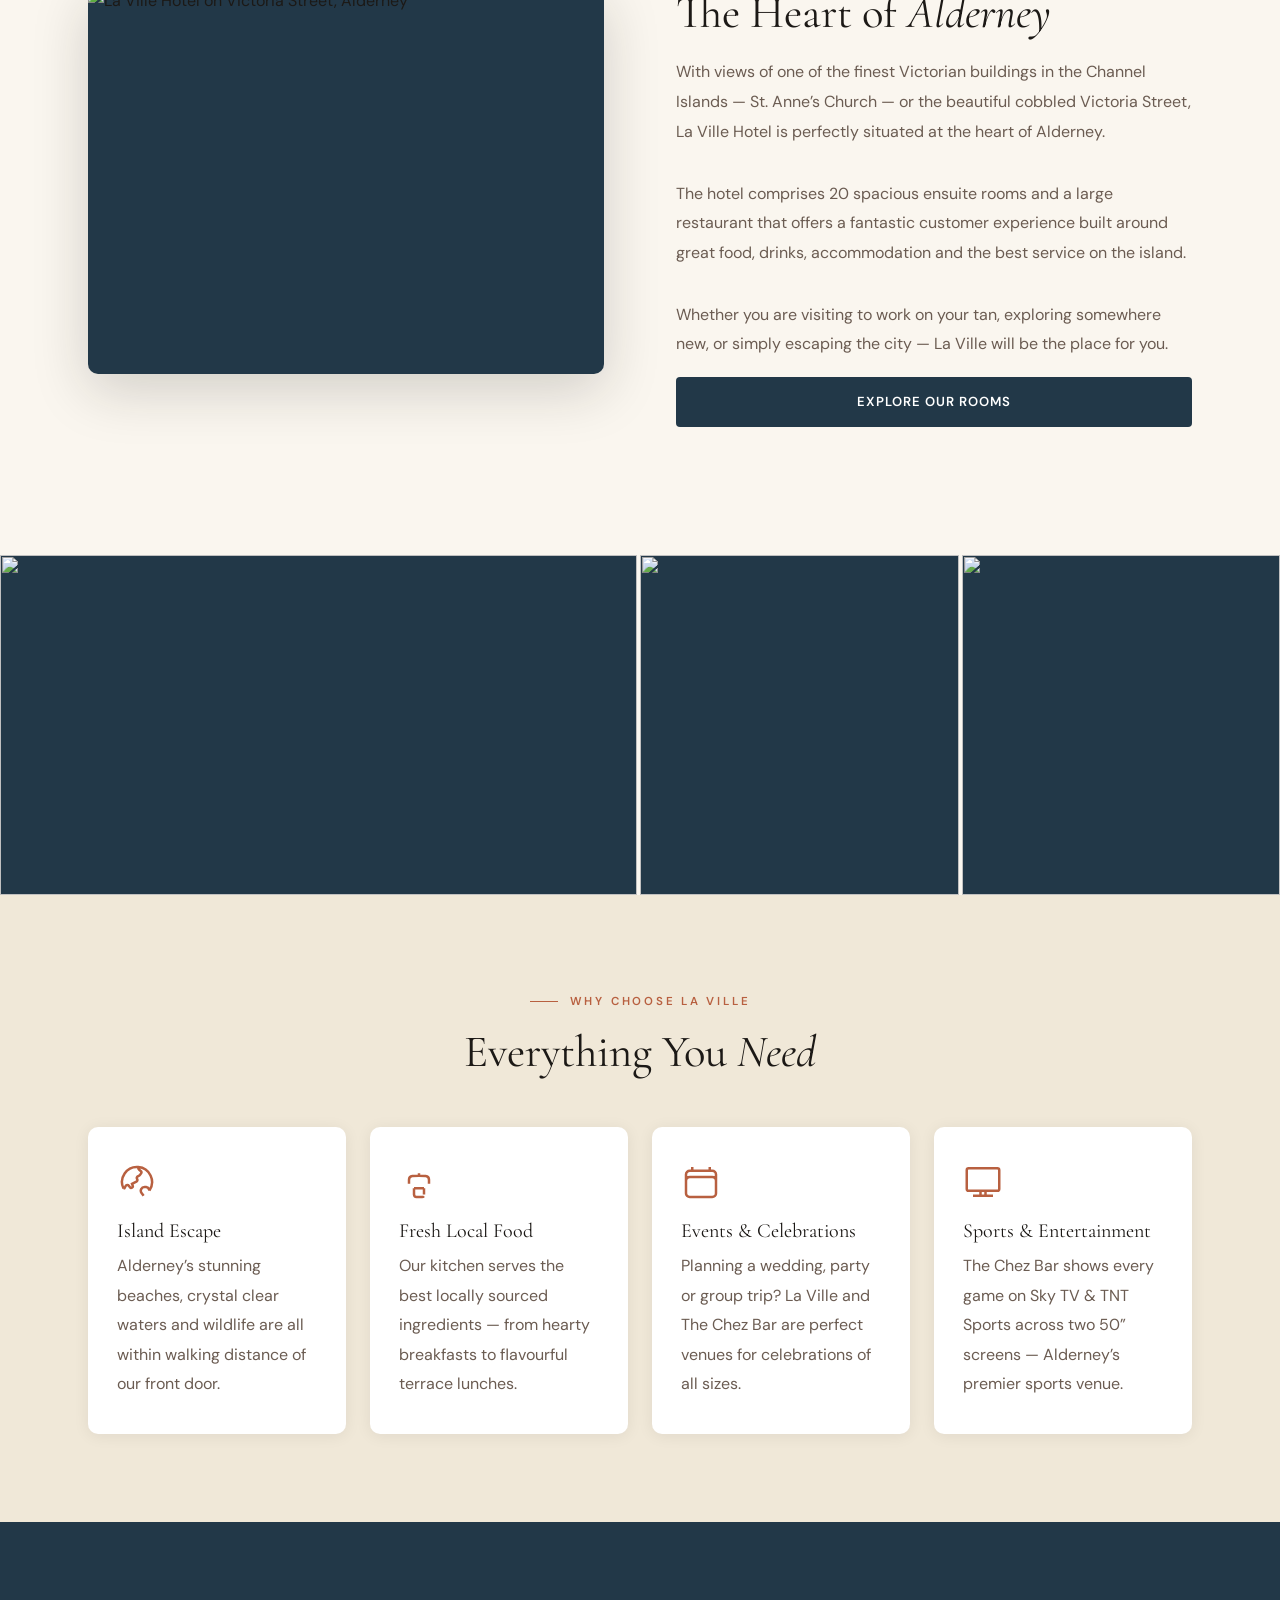
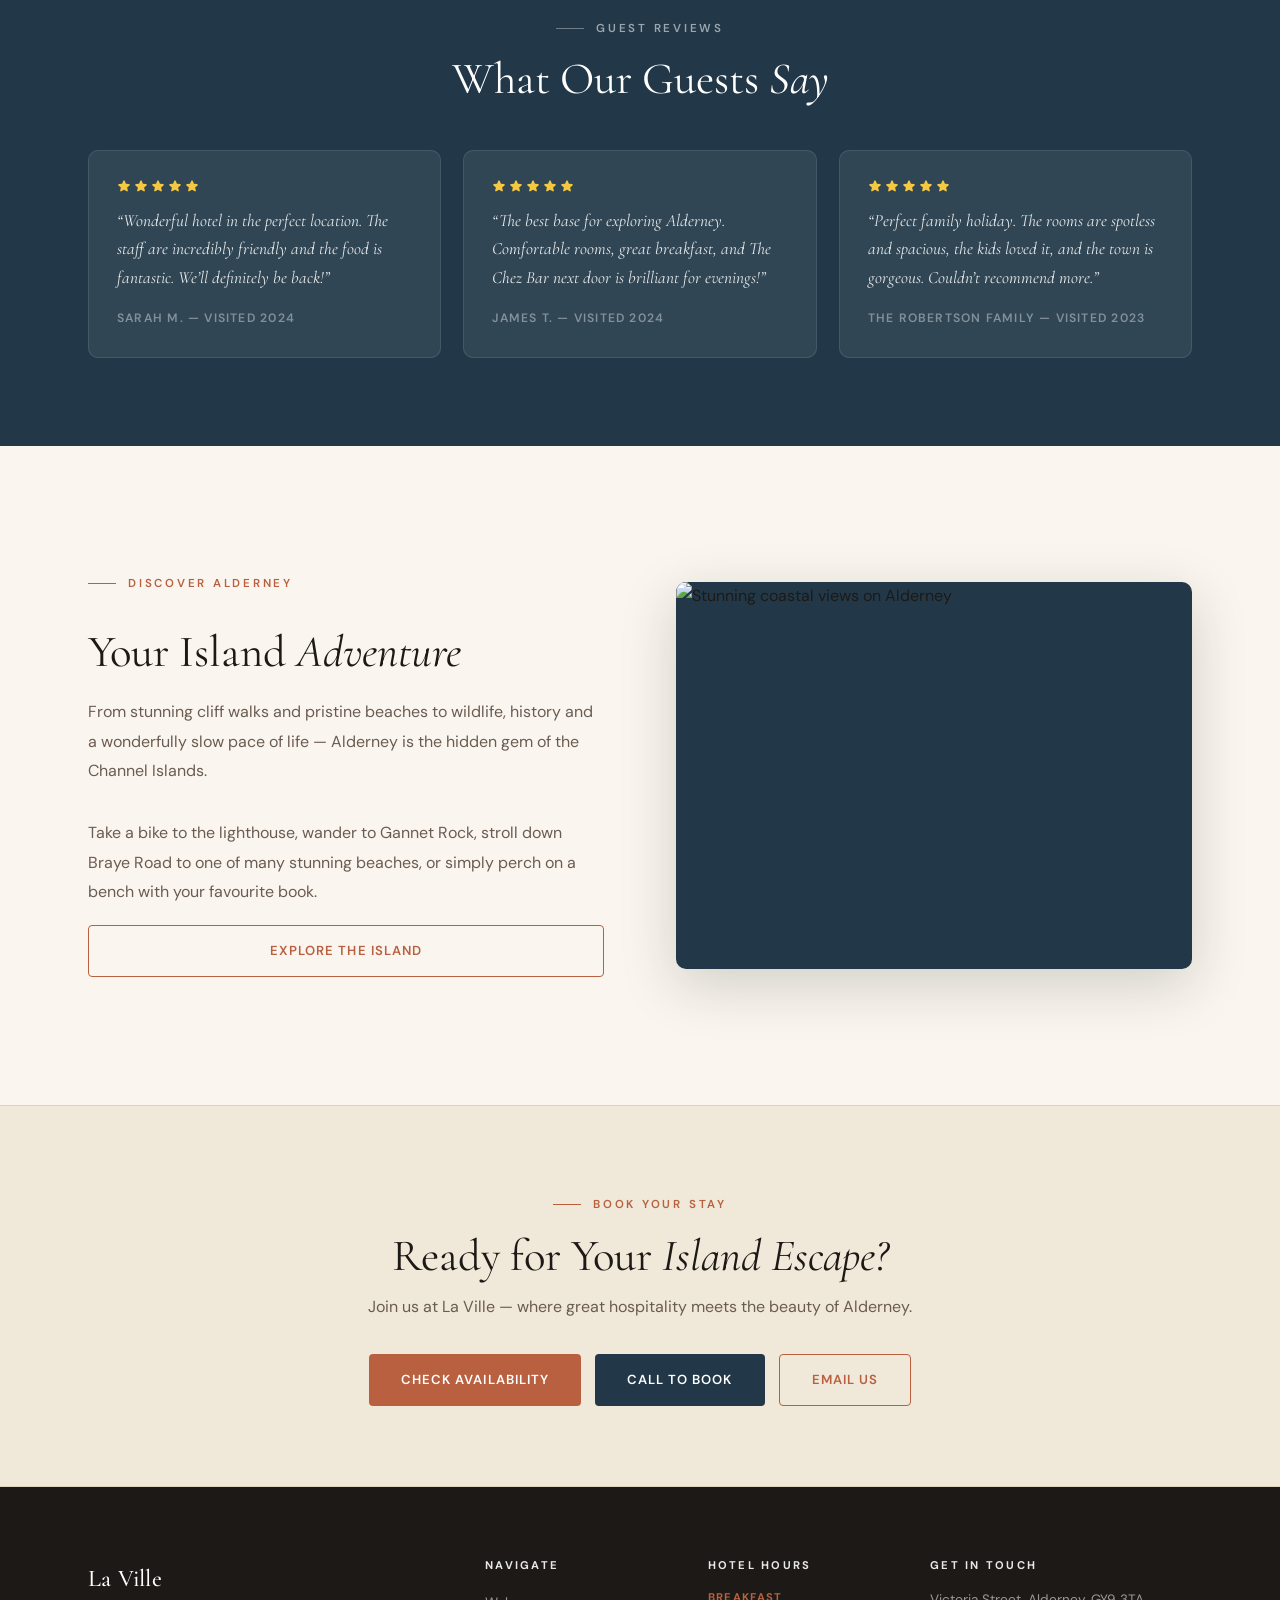
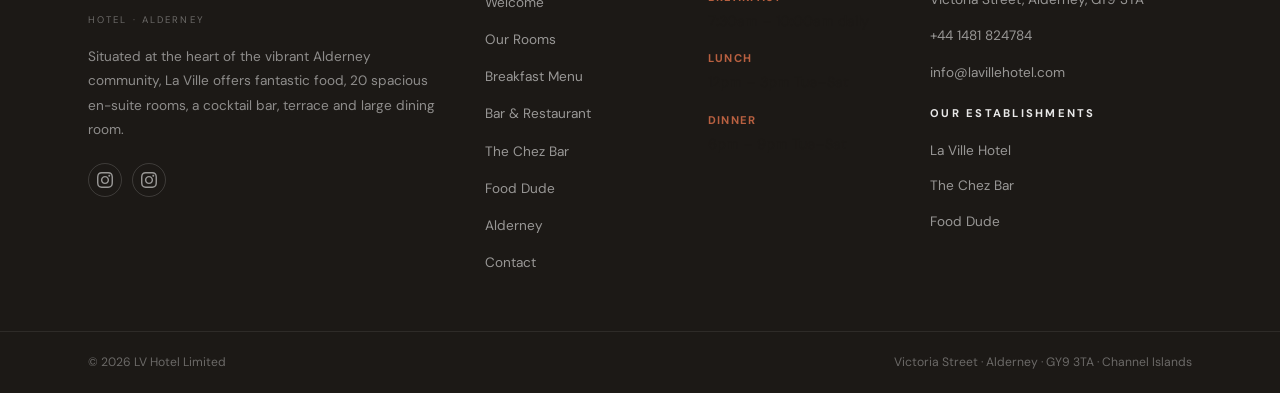
==== commit 7e6be607: "Add real hero image to homepage" ====
--- a/index.html
+++ b/index.html
@@ -60,7 +60,7 @@
 
 <section class="hero">
   <div class="hero__bg" id="hero-bg">
-    <img src="https://picsum.photos/seed/coastal-alderney/1920/1080" alt="" aria-hidden="true">
+    <img src="home-page-hero-image.jpg" alt="" aria-hidden="true">
   </div>
   <div class="hero__overlay"></div>
   <div class="container">
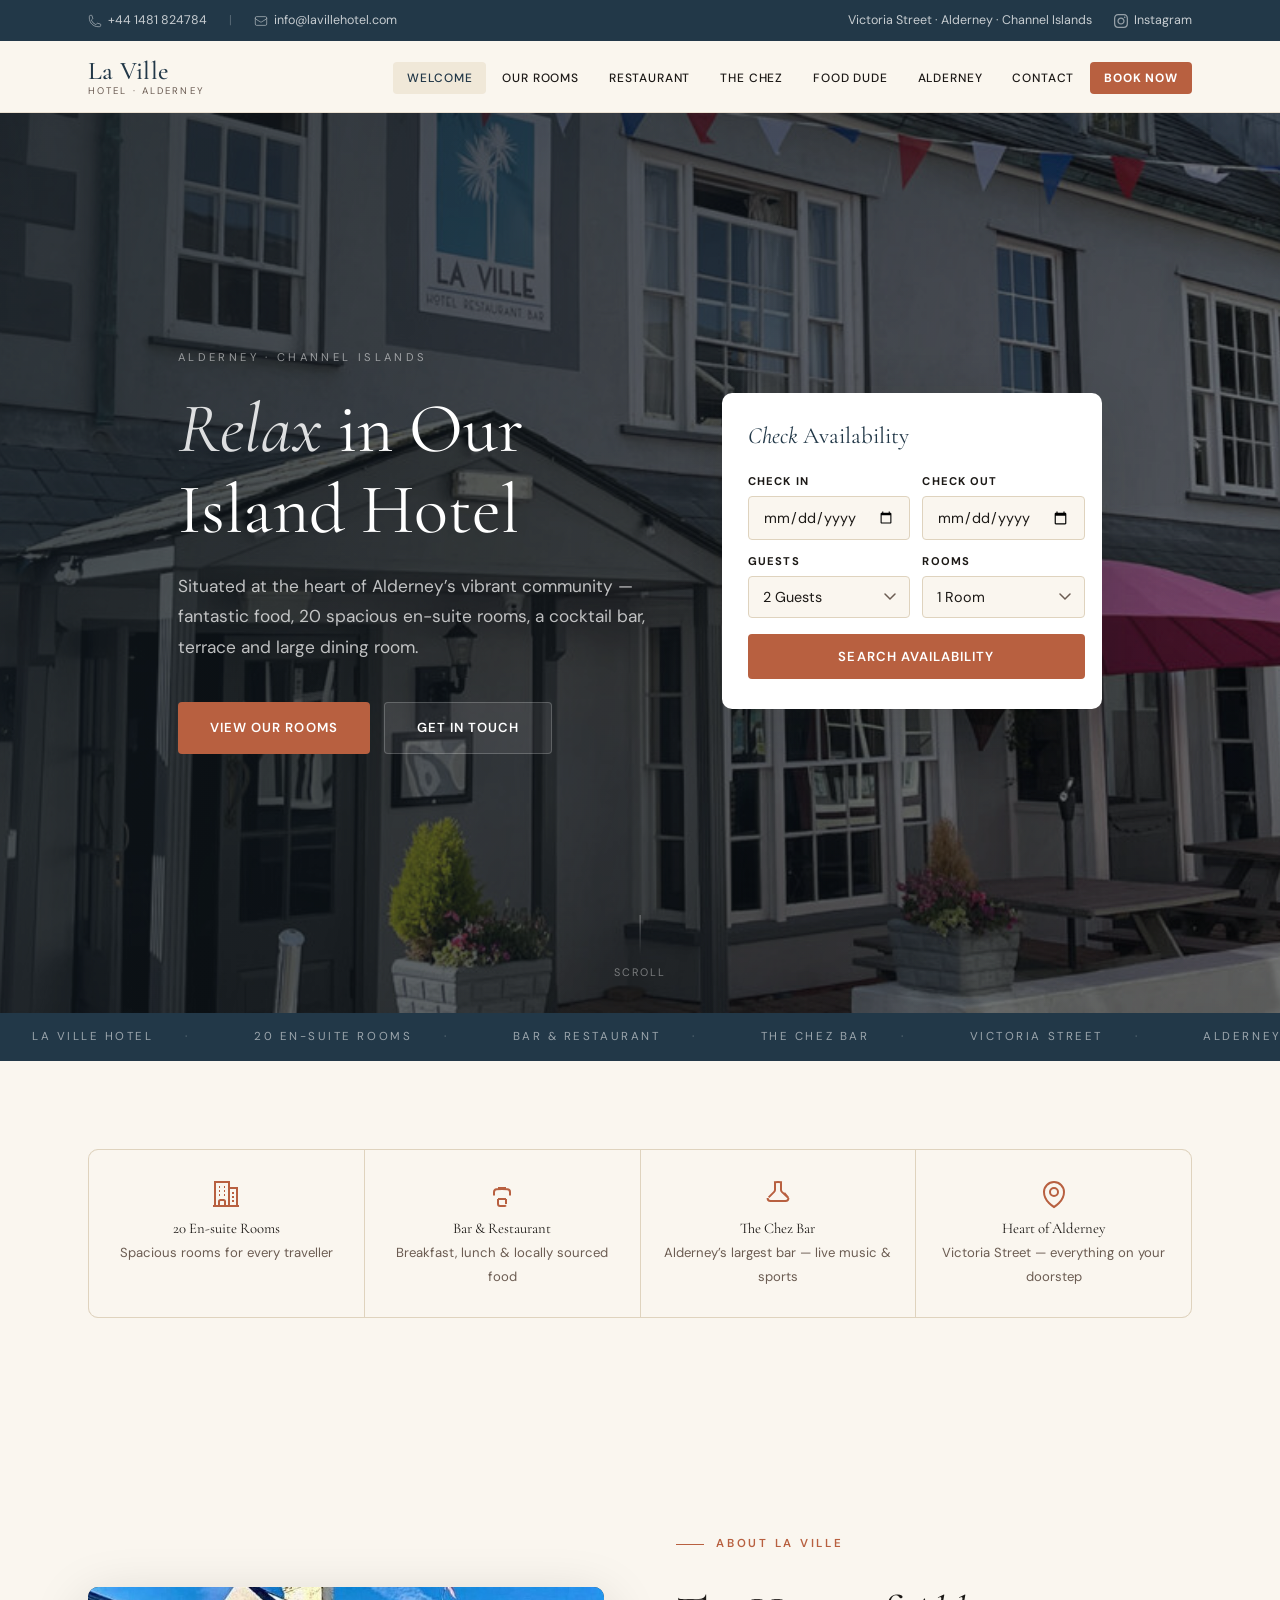
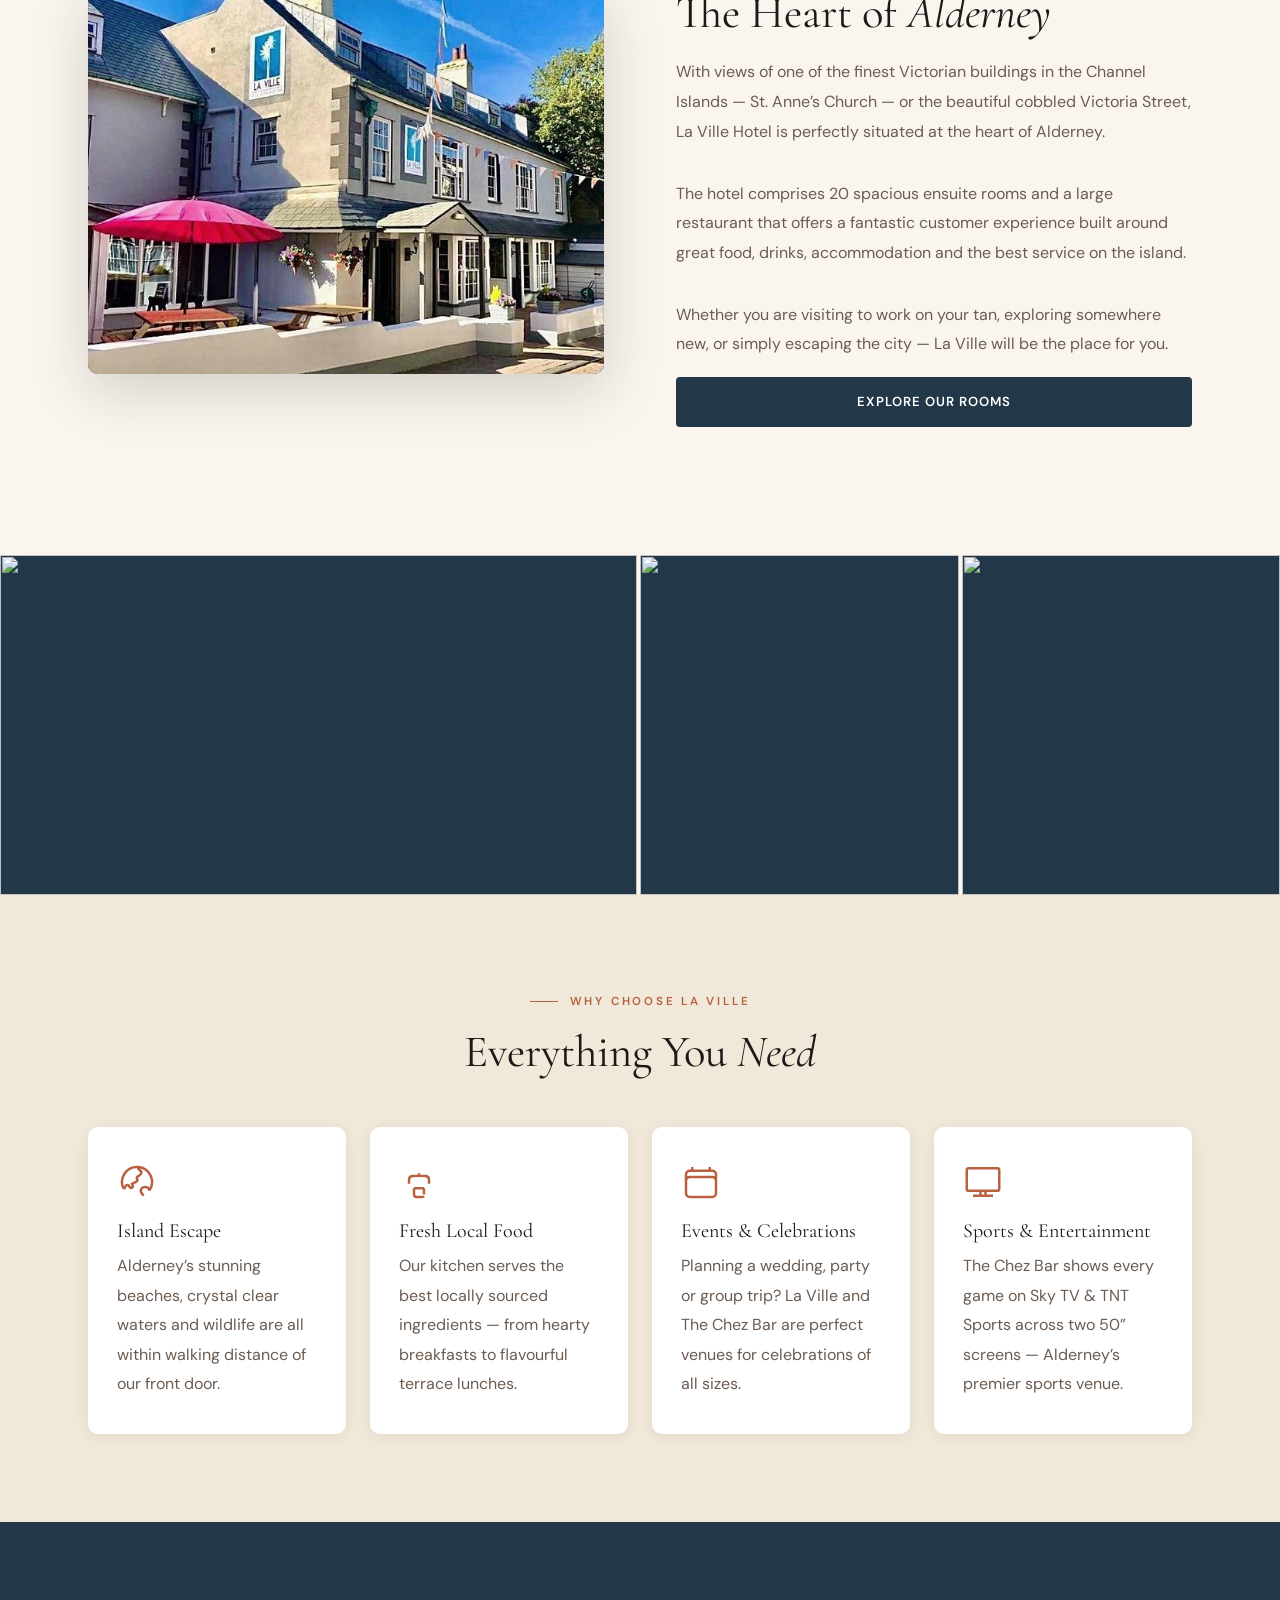
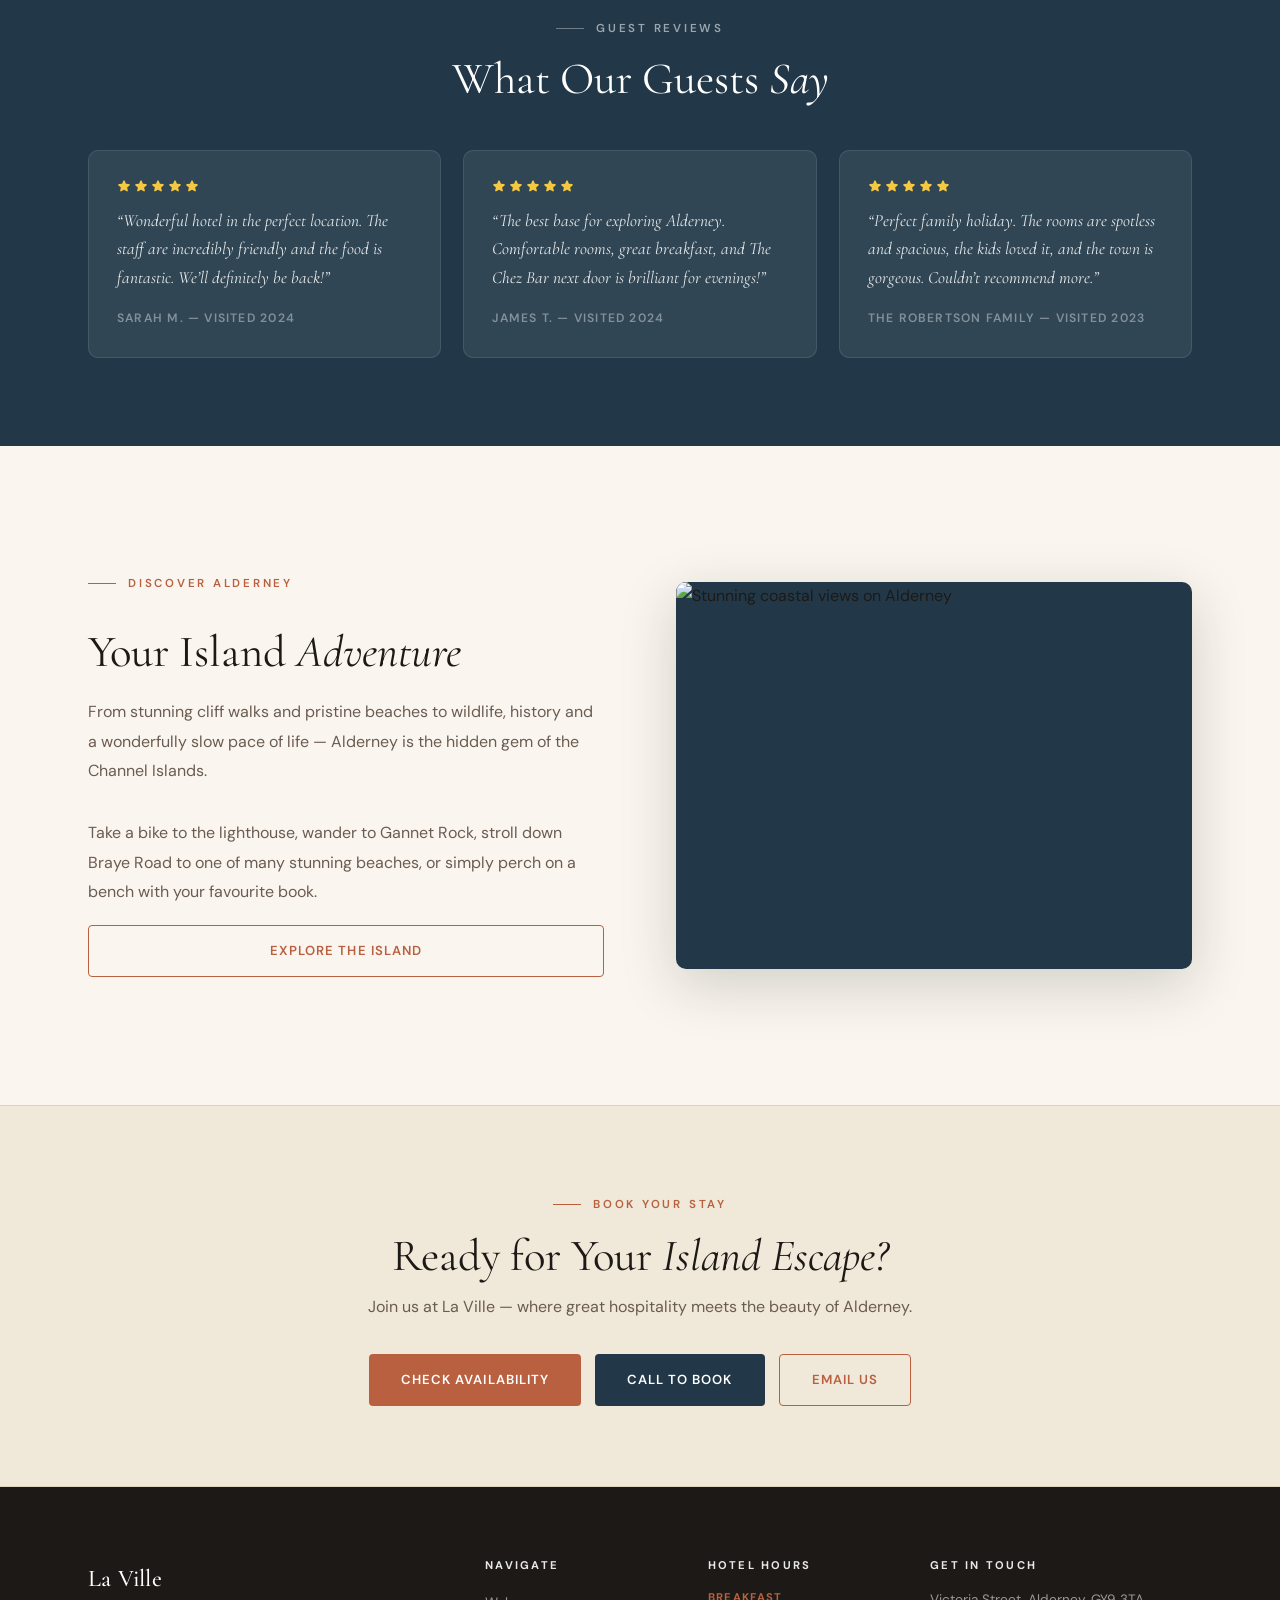
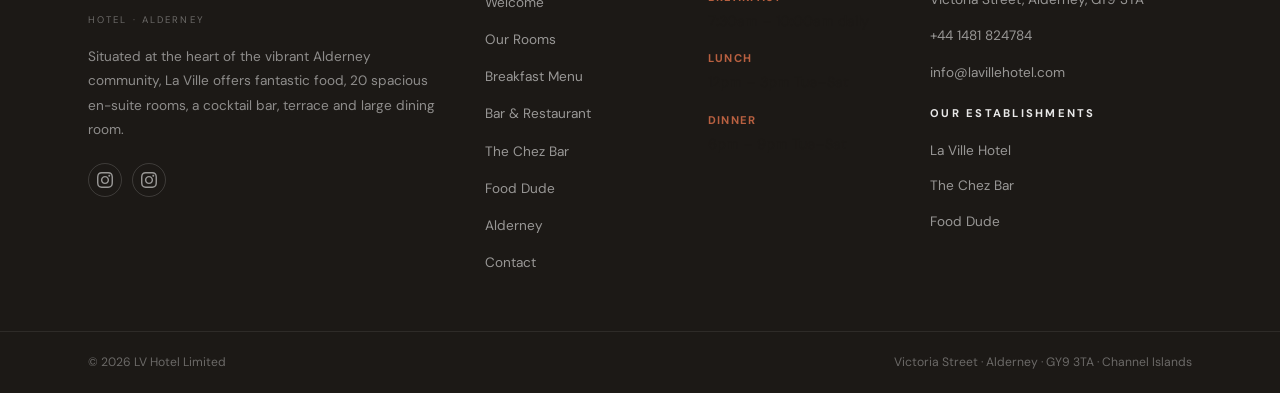
==== commit 6698bd62: "Add real About La Ville image to homepage" ====
--- a/index.html
+++ b/index.html
@@ -176,7 +176,7 @@
   <div class="container">
     <div class="split reveal">
       <div class="split__vis">
-        <img src="https://picsum.photos/seed/alderney-victoria-street/800/600" alt="La Ville Hotel on Victoria Street, Alderney" loading="lazy">
+        <img src="about-la-ville-home-image.jpg" alt="La Ville Hotel on Victoria Street, Alderney" loading="lazy">
       </div>
       <div class="split__body">
         <span class="label">About La Ville</span>
--- a/css/style.css
+++ b/css/style.css
@@ -142,11 +142,11 @@
 }
 .hero__bg img {
   width:100%; height:100%; object-fit:cover; object-position:center;
-  filter:saturate(0.75) brightness(0.38);
+  filter:saturate(0.85) brightness(0.58);
 }
 .hero__overlay {
   position:absolute; inset:0; z-index:1;
-  background:linear-gradient(105deg, rgba(22,32,40,.88) 0%, rgba(22,32,40,.62) 55%, rgba(22,32,40,.25) 100%);
+  background:linear-gradient(105deg, rgba(22,32,40,.62) 0%, rgba(22,32,40,.38) 55%, rgba(22,32,40,.12) 100%);
 }
 .hero .container { position:relative; z-index:2; display:grid; grid-template-columns:1fr 380px; gap:64px; align-items:center; padding-top:72px; padding-bottom:96px; }
 .hero__kicker { display:block; font-size:.7rem; letter-spacing:.3em; text-transform:uppercase; color:rgba(255,255,255,.52); margin-bottom:22px; }
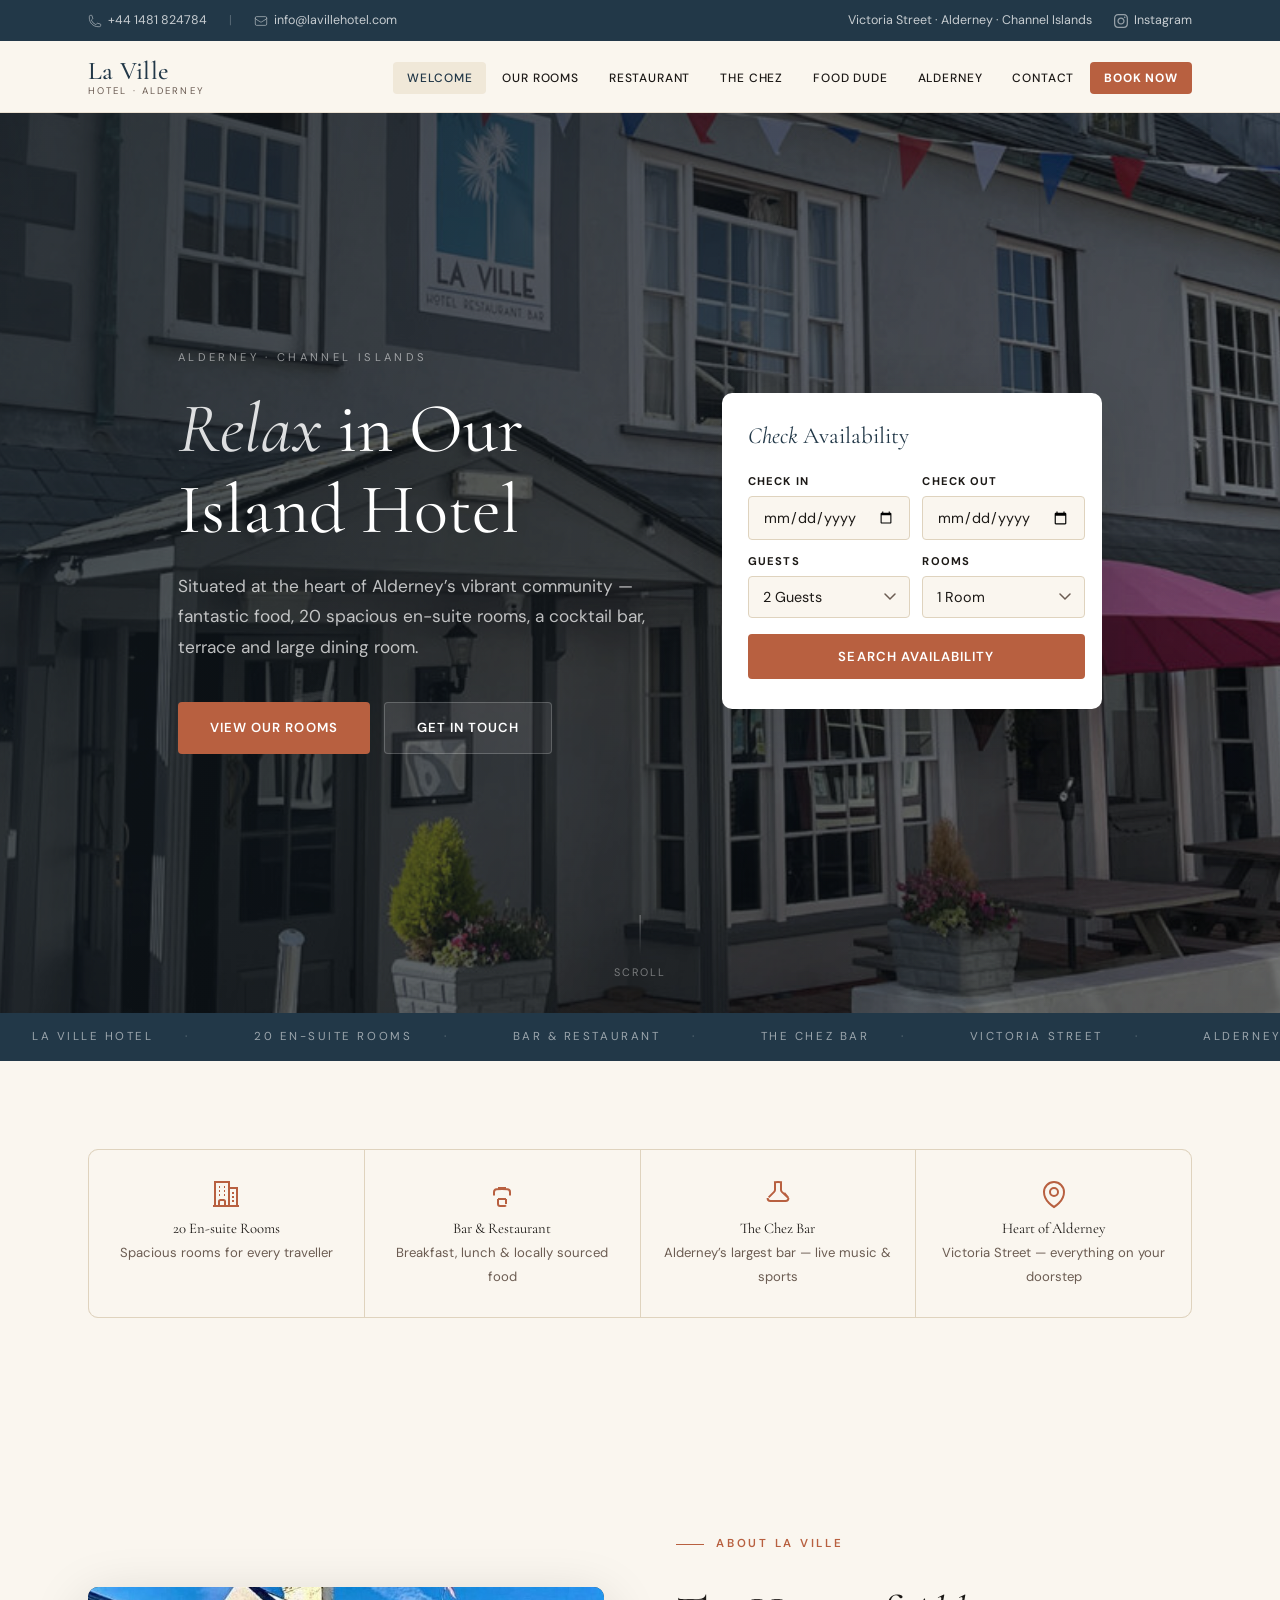
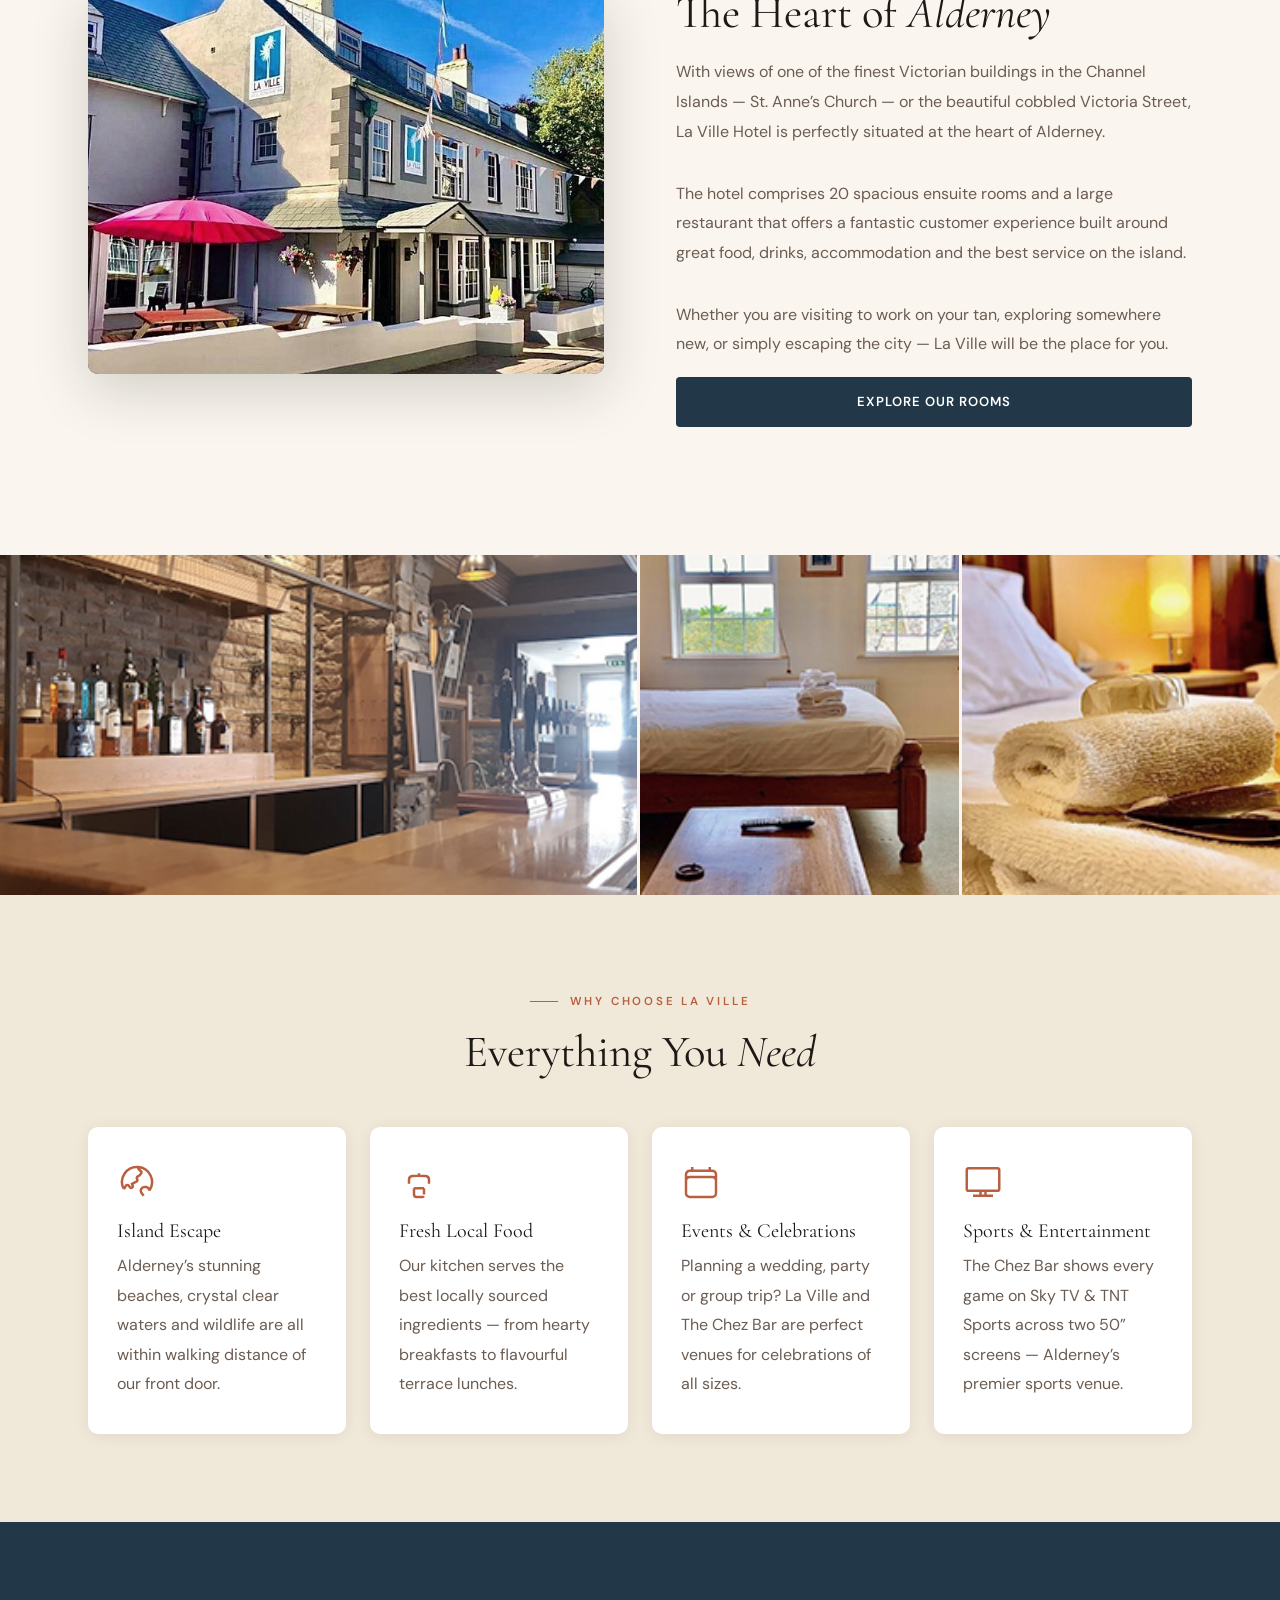
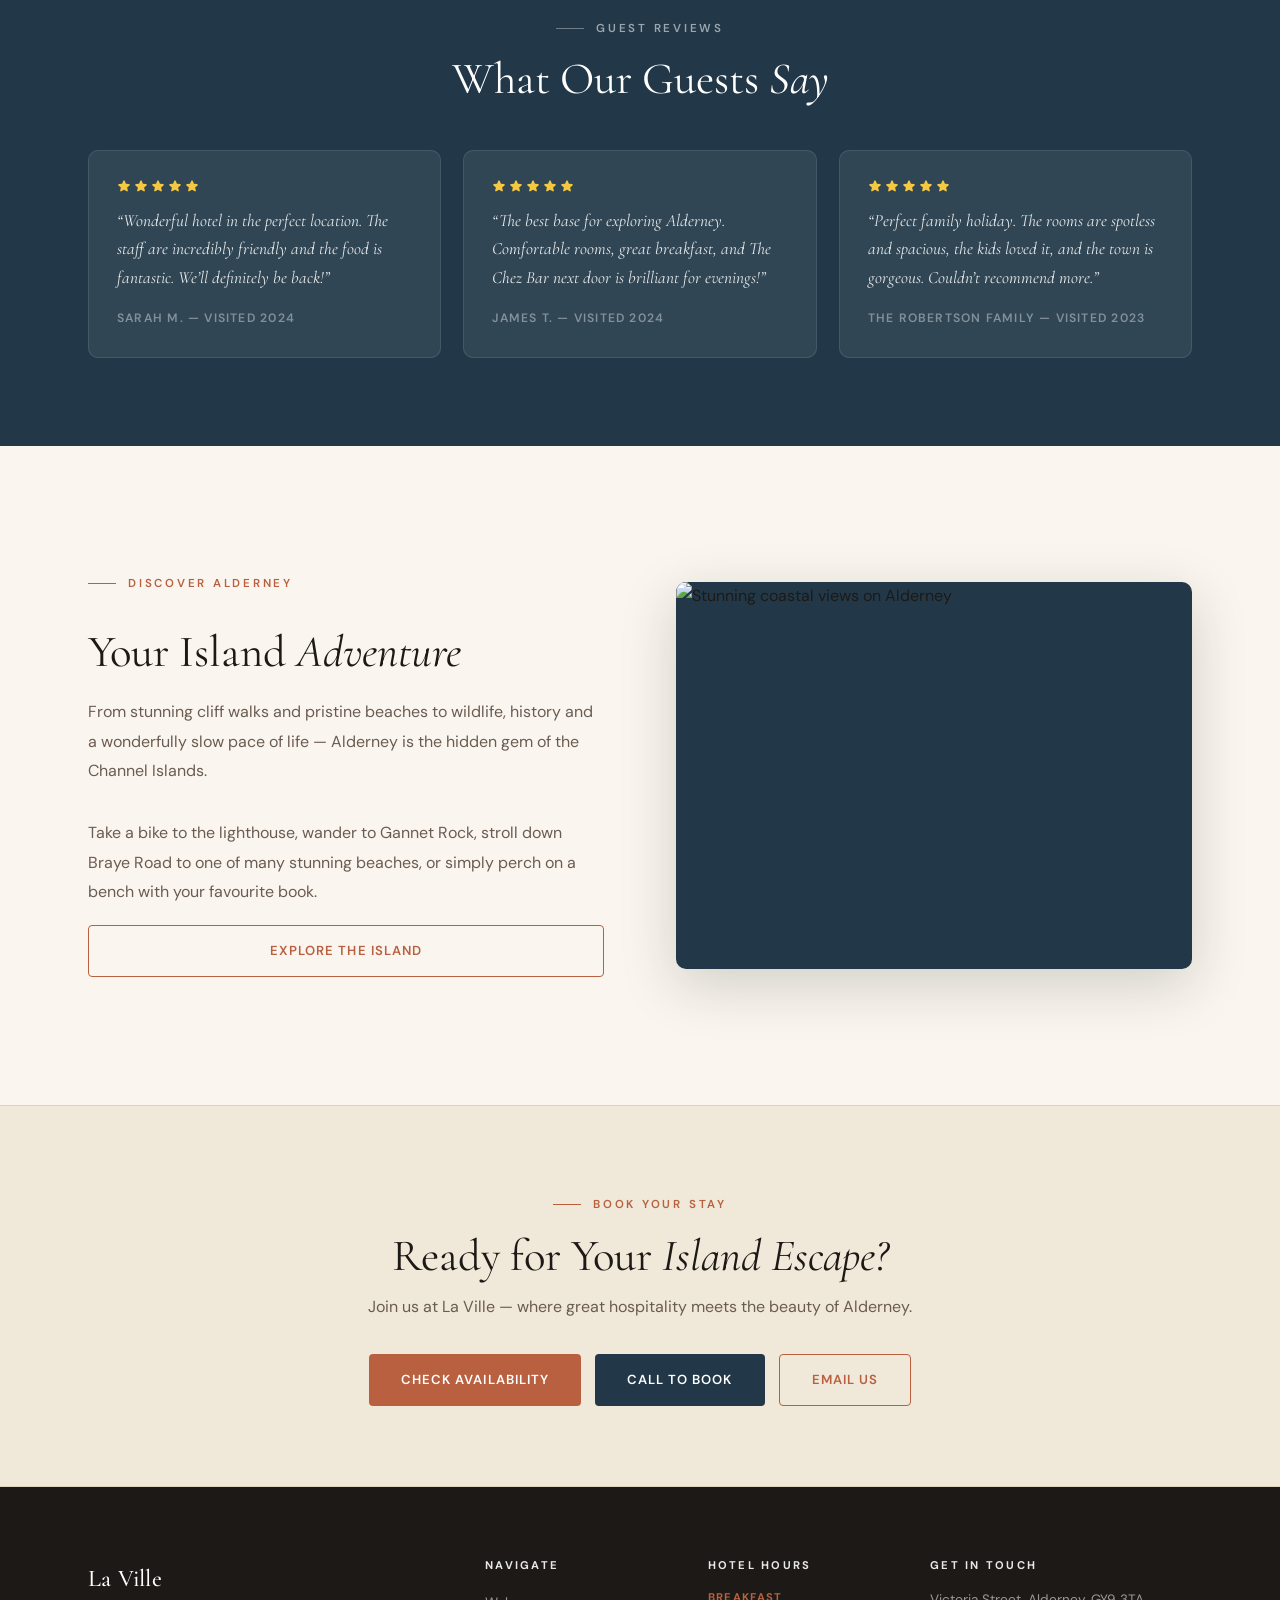
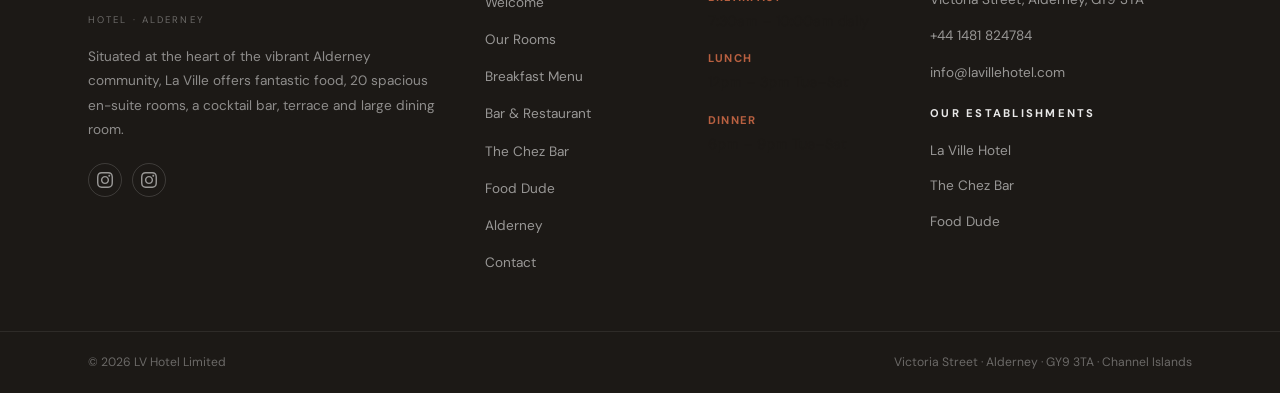
==== commit 883ca9f1: "Add real images to homepage photo strip" ====
--- a/index.html
+++ b/index.html
@@ -192,13 +192,13 @@
 
 <div class="strip">
   <div class="strip__item">
-    <img src="https://picsum.photos/seed/restaurant-dining-alderney/800/500" alt="" aria-hidden="true" loading="lazy">
+    <img src="home-page-image-1.jpg" alt="" aria-hidden="true" loading="lazy">
   </div>
   <div class="strip__item">
-    <img src="https://picsum.photos/seed/bar-cocktails-drinks/800/500" alt="" aria-hidden="true" loading="lazy">
+    <img src="home-page-image-2.jpg" alt="" aria-hidden="true" loading="lazy">
   </div>
   <div class="strip__item">
-    <img src="https://picsum.photos/seed/alderney-beach-ocean/800/500" alt="" aria-hidden="true" loading="lazy">
+    <img src="home-page-image-3.jpg" alt="" aria-hidden="true" loading="lazy">
   </div>
 </div>
 
